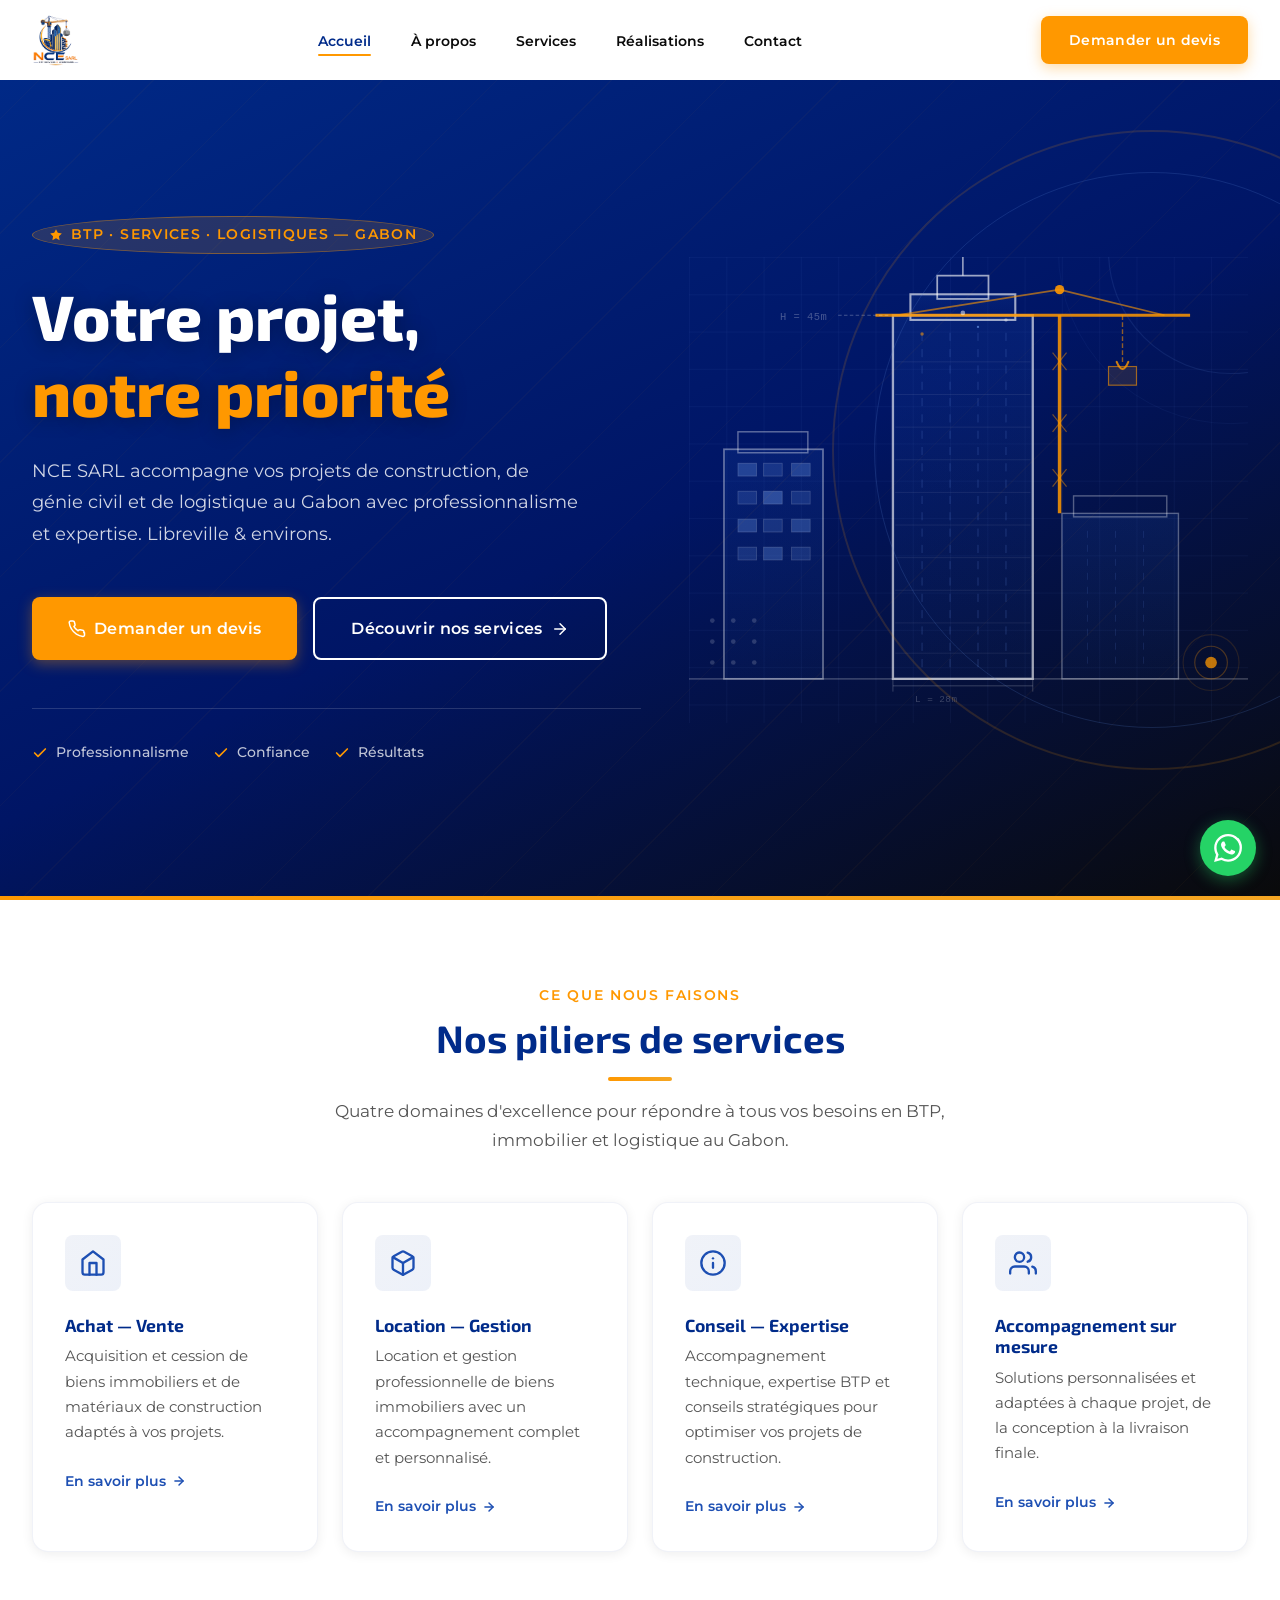
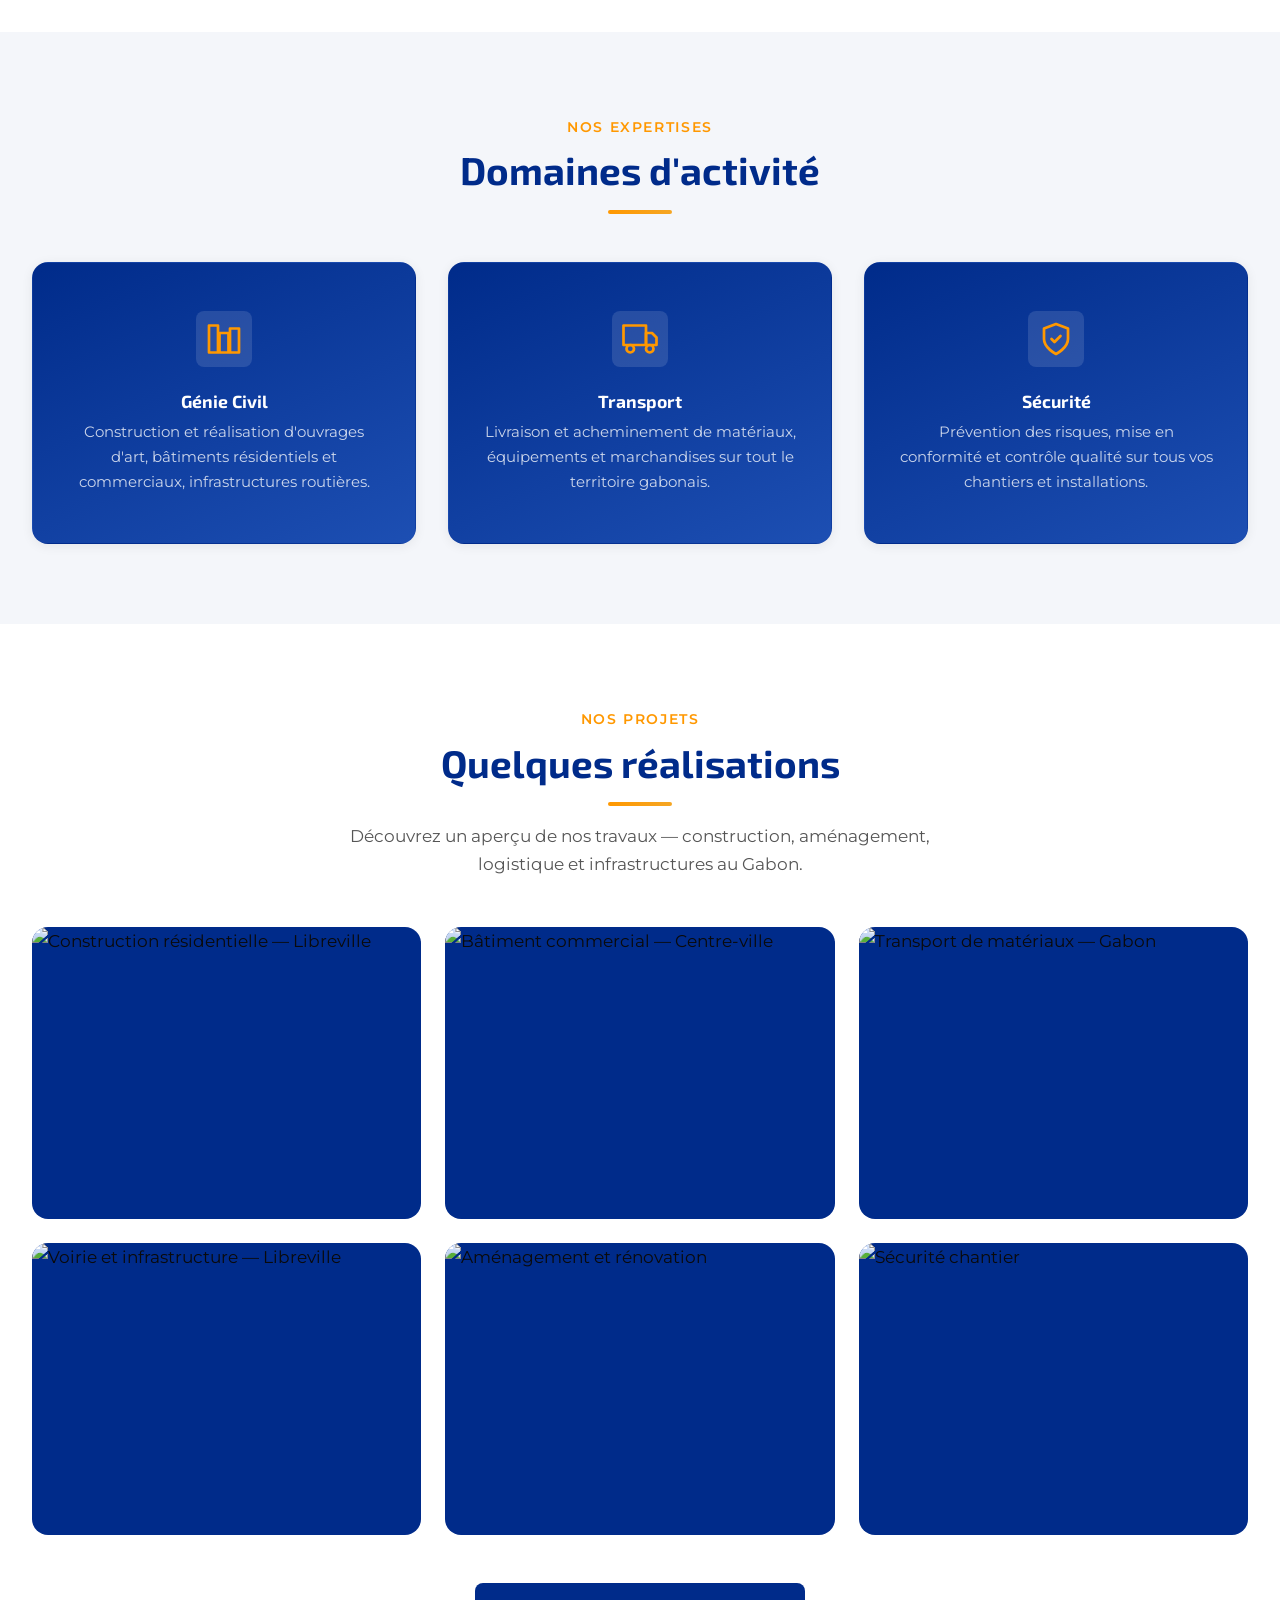
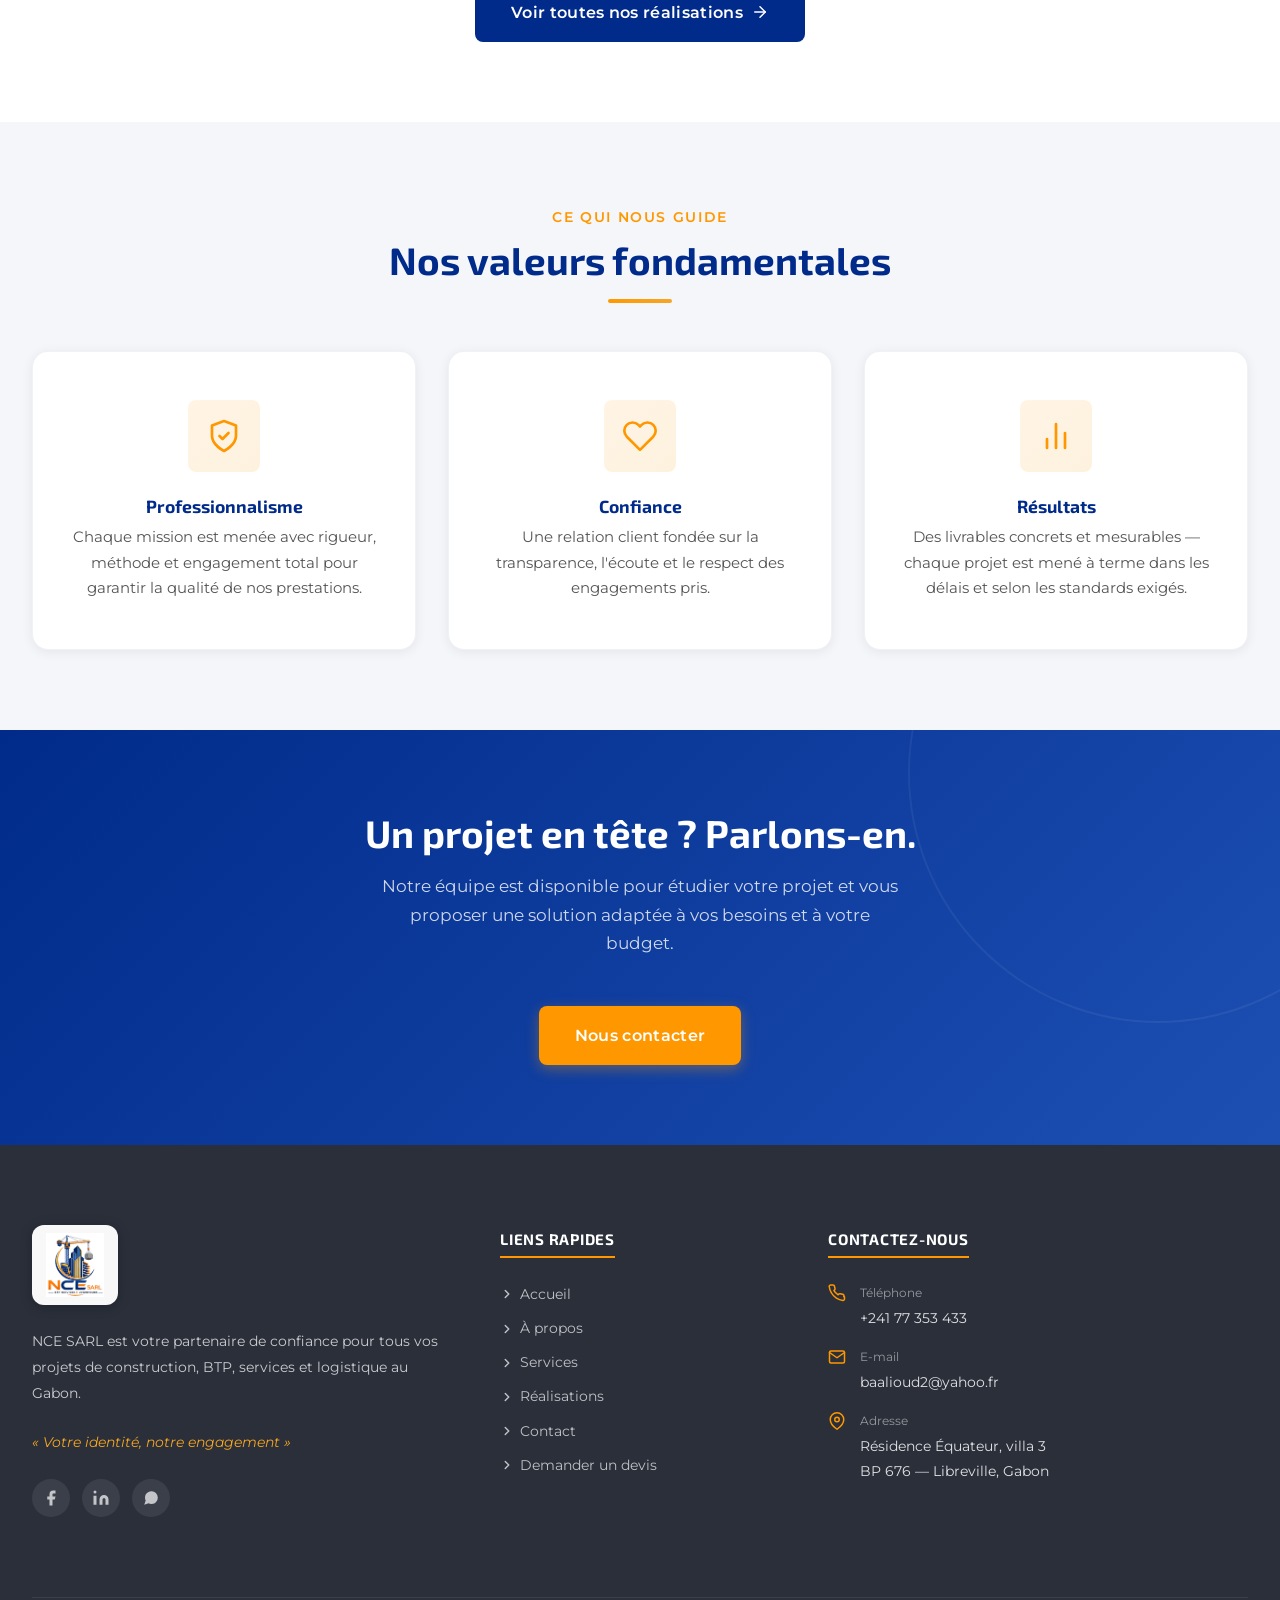
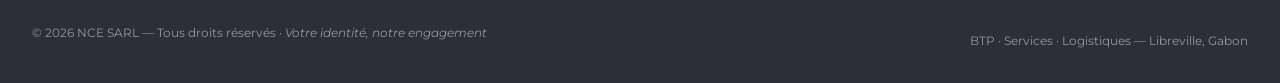
==== index.html @ fb0cfb3a "Initial commit" ====
<!DOCTYPE html>
<html lang="fr">
<head>
  <meta charset="UTF-8">
  <meta name="viewport" content="width=device-width, initial-scale=1.0">

  <title>NCE SARL — BTP Services &amp; Logistiques | Libreville, Gabon</title>
  <meta name="description" content="NCE SARL, votre partenaire BTP, services et logistique au Gabon. Construction, génie civil, transport et conseil à Libreville. Votre projet, notre priorité.">
  <meta name="keywords" content="BTP Gabon, construction Libreville, génie civil Gabon, logistique transport Gabon, location gestion immobilière Libreville, NCE SARL">
  <meta name="robots" content="index, follow">
  <link rel="canonical" href="https://www.nce-sarl.com/index.html">

  <!-- Open Graph -->
  <meta property="og:type"        content="website">
  <meta property="og:url"         content="https://www.nce-sarl.com/">
  <meta property="og:title"       content="NCE SARL — BTP Services &amp; Logistiques | Gabon">
  <meta property="og:description" content="Votre partenaire de confiance pour la construction, le génie civil, le transport et la logistique au Gabon.">
  <meta property="og:image"       content="https://www.nce-sarl.com/img/logo/logo-nce.png">
  <meta property="og:locale"      content="fr_GA">
  <meta property="og:site_name"   content="NCE SARL">

  <!-- Twitter Card -->
  <meta name="twitter:card"        content="summary_large_image">
  <meta name="twitter:title"       content="NCE SARL — BTP Services &amp; Logistiques">
  <meta name="twitter:description" content="Construction, génie civil, transport et logistique au Gabon. Libreville, Résidence Équateur.">
  <meta name="twitter:image"       content="https://www.nce-sarl.com/img/logo/logo-nce.png">

  <!-- Google Fonts -->
  <link rel="preconnect" href="https://fonts.googleapis.com">
  <link rel="preconnect" href="https://fonts.gstatic.com" crossorigin>
  <link href="https://fonts.googleapis.com/css2?family=Exo+2:wght@400;600;700;800&family=Montserrat:wght@400;500;600;700&display=swap" rel="stylesheet">

  <!-- CSS -->
  <link rel="stylesheet" href="css/style.css">

  <!-- JSON-LD LocalBusiness -->
  <script type="application/ld+json">
  {
    "@context": "https://schema.org",
    "@type": "LocalBusiness",
    "name": "NCE SARL",
    "description": "BTP Services & Logistiques — Construction, génie civil, transport et logistique au Gabon",
    "url": "https://www.nce-sarl.com",
    "telephone": "+24177353433",
    "email": "baalioud2@yahoo.fr",
    "address": {
      "@type": "PostalAddress",
      "streetAddress": "Résidence Équateur, villa 3",
      "addressLocality": "Libreville",
      "postalCode": "676",
      "addressCountry": "GA"
    },
    "geo": {
      "@type": "GeoCoordinates",
      "latitude": "0.4162",
      "longitude": "9.4673"
    },
    "openingHours": "Mo-Fr 08:00-17:00",
    "sameAs": [],
    "logo": "https://www.nce-sarl.com/img/logo/logo-nce.png",
    "image": "https://www.nce-sarl.com/img/logo/logo-nce.png",
    "priceRange": "$$",
    "servesCuisine": null
  }
  </script>
</head>

<body>
  <!-- Lien d'évitement (accessibilité) -->
  <a href="#main-content" class="skip-link">Aller au contenu principal</a>

  <!-- Header (injecté par components.js) -->
  <header id="site-header" role="banner"></header>

  <main id="main-content">

    <!-- ═══════════════════════════════════════════════════════
         HERO — Plein écran
         ═══════════════════════════════════════════════════════ -->
    <section class="hero" aria-labelledby="hero-title">
      <div class="hero__deco" aria-hidden="true"></div>

      <div class="container hero__split">
        <div class="hero__content">

          <div class="hero__label" aria-hidden="true">
            <svg xmlns="http://www.w3.org/2000/svg" width="14" height="14"
                 viewBox="0 0 24 24" fill="currentColor" aria-hidden="true">
              <path d="M12 2l3.09 6.26L22 9.27l-5 4.87 1.18 6.88L12 17.77l-6.18 3.25L7 14.14 2 9.27l6.91-1.01L12 2z"/>
            </svg>
            BTP · Services · Logistiques — Gabon
          </div>

          <h1 id="hero-title" class="hero__title">
            Votre projet,<br><span>notre priorité</span>
          </h1>

          <p class="hero__subtitle">
            NCE SARL accompagne vos projets de construction, de génie civil
            et de logistique au Gabon avec professionnalisme et expertise.
            Libreville &amp; environs.
          </p>

          <div class="hero__actions">
            <a href="contact.html" class="btn btn-primary btn-lg">
              <svg xmlns="http://www.w3.org/2000/svg" width="18" height="18"
                   viewBox="0 0 24 24" fill="none"
                   stroke="currentColor" stroke-width="2"
                   stroke-linecap="round" stroke-linejoin="round"
                   aria-hidden="true">
                <path d="M22 16.92v3a2 2 0 0 1-2.18 2 19.79 19.79 0 0 1-8.63-3.07A19.5 19.5 0 0 1 4.69 12 19.79 19.79 0 0 1 1.61 3.38 2 2 0 0 1 3.6 1.18h3a2 2 0 0 1 2 1.72c.127.96.361 1.903.7 2.81a2 2 0 0 1-.45 2.11L7.91 8.81a16 16 0 0 0 5.56 5.56l.83-.83a2 2 0 0 1 2.11-.45c.907.339 1.85.573 2.81.7A2 2 0 0 1 21 16.92z"/>
              </svg>
              Demander un devis
            </a>
            <a href="services.html" class="btn btn-outline btn-lg">
              Découvrir nos services
              <svg xmlns="http://www.w3.org/2000/svg" width="18" height="18"
                   viewBox="0 0 24 24" fill="none"
                   stroke="currentColor" stroke-width="2"
                   stroke-linecap="round" stroke-linejoin="round"
                   aria-hidden="true">
                <line x1="5" y1="12" x2="19" y2="12"/>
                <polyline points="12 5 19 12 12 19"/>
              </svg>
            </a>
          </div>

          <!-- Badges de confiance -->
          <div class="hero__trust">
            <div class="hero__trust-item">
              <svg xmlns="http://www.w3.org/2000/svg" width="16" height="16"
                   viewBox="0 0 24 24" fill="none" stroke="currentColor"
                   stroke-width="2.5" stroke-linecap="round" stroke-linejoin="round"
                   aria-hidden="true">
                <polyline points="20 6 9 17 4 12"/>
              </svg>
              Professionnalisme
            </div>
            <div class="hero__trust-item">
              <svg xmlns="http://www.w3.org/2000/svg" width="16" height="16"
                   viewBox="0 0 24 24" fill="none" stroke="currentColor"
                   stroke-width="2.5" stroke-linecap="round" stroke-linejoin="round"
                   aria-hidden="true">
                <polyline points="20 6 9 17 4 12"/>
              </svg>
              Confiance
            </div>
            <div class="hero__trust-item">
              <svg xmlns="http://www.w3.org/2000/svg" width="16" height="16"
                   viewBox="0 0 24 24" fill="none" stroke="currentColor"
                   stroke-width="2.5" stroke-linecap="round" stroke-linejoin="round"
                   aria-hidden="true">
                <polyline points="20 6 9 17 4 12"/>
              </svg>
              Résultats
            </div>
          </div>
        </div>

        <!-- Illustration SVG construction — visible desktop uniquement -->
        <div class="hero__visual" aria-hidden="true">
          <svg class="hero__svg-scene" viewBox="0 0 480 400"
               xmlns="http://www.w3.org/2000/svg">
            <defs>
              <pattern id="h-grid" width="32" height="32" patternUnits="userSpaceOnUse">
                <path d="M32 0H0V32" fill="none" stroke="rgba(93,134,214,0.2)" stroke-width="0.5"/>
              </pattern>
              <linearGradient id="bld-fill" x1="0" y1="0" x2="0" y2="1">
                <stop offset="0%" stop-color="rgba(29,79,179,0.18)"/>
                <stop offset="100%" stop-color="rgba(29,79,179,0.06)"/>
              </linearGradient>
            </defs>

            <!-- Grille blueprint -->
            <rect class="grid-shimmer" width="480" height="400" fill="url(#h-grid)"/>

            <!-- Sol -->
            <line x1="0" y1="362" x2="480" y2="362" stroke="rgba(255,255,255,0.2)" stroke-width="1.5"/>

            <!-- Bâtiment gauche (moyen) -->
            <g class="bld-left">
            <rect x="30" y="165" width="85" height="197" fill="url(#bld-fill)" stroke="rgba(255,255,255,0.38)" stroke-width="1.5"/>
            <rect x="42" y="150" width="60" height="18" fill="none" stroke="rgba(255,255,255,0.38)" stroke-width="1.2"/>
            <rect class="win-a" x="42" y="177" width="16" height="11" fill="rgba(93,134,214,0.35)" stroke="rgba(255,255,255,0.18)" stroke-width="0.7"/>
            <rect x="64" y="177" width="16" height="11" fill="rgba(93,134,214,0.22)" stroke="rgba(255,255,255,0.18)" stroke-width="0.7"/>
            <rect class="win-b" x="88" y="177" width="16" height="11" fill="rgba(93,134,214,0.35)" stroke="rgba(255,255,255,0.18)" stroke-width="0.7"/>
            <rect x="42" y="201" width="16" height="11" fill="rgba(93,134,214,0.22)" stroke="rgba(255,255,255,0.18)" stroke-width="0.7"/>
            <rect class="win-c" x="64" y="201" width="16" height="11" fill="rgba(93,134,214,0.45)" stroke="rgba(255,255,255,0.18)" stroke-width="0.7"/>
            <rect x="88" y="201" width="16" height="11" fill="rgba(93,134,214,0.22)" stroke="rgba(255,255,255,0.18)" stroke-width="0.7"/>
            <rect x="42" y="225" width="16" height="11" fill="rgba(93,134,214,0.35)" stroke="rgba(255,255,255,0.18)" stroke-width="0.7"/>
            <rect class="win-d" x="64" y="225" width="16" height="11" fill="rgba(93,134,214,0.22)" stroke="rgba(255,255,255,0.18)" stroke-width="0.7"/>
            <rect x="88" y="225" width="16" height="11" fill="rgba(93,134,214,0.35)" stroke="rgba(255,255,255,0.18)" stroke-width="0.7"/>
            <rect x="42" y="249" width="16" height="11" fill="rgba(93,134,214,0.22)" stroke="rgba(255,255,255,0.18)" stroke-width="0.7"/>
            <rect x="64" y="249" width="16" height="11" fill="rgba(93,134,214,0.35)" stroke="rgba(255,255,255,0.18)" stroke-width="0.7"/>
            <rect x="88" y="249" width="16" height="11" fill="rgba(93,134,214,0.22)" stroke="rgba(255,255,255,0.18)" stroke-width="0.7"/>
            </g>

            <!-- Tour centrale (principale) -->
            <g class="bld-center">
            <rect x="175" y="50" width="120" height="312" fill="url(#bld-fill)" stroke="rgba(255,255,255,0.62)" stroke-width="2"/>
            <rect x="190" y="32" width="90" height="22" fill="url(#bld-fill)" stroke="rgba(255,255,255,0.62)" stroke-width="1.8"/>
            <rect x="213" y="16" width="44" height="20" fill="none" stroke="rgba(255,255,255,0.62)" stroke-width="1.5"/>
            <line x1="235" y1="0" x2="235" y2="16" stroke="rgba(255,255,255,0.55)" stroke-width="1.5"/>
            <!-- Fenêtres verticales (lignes pointillées) -->
            <line x1="200" y1="65" x2="200" y2="355" stroke="rgba(93,134,214,0.3)" stroke-width="0.8" stroke-dasharray="7 7"/>
            <line x1="224" y1="65" x2="224" y2="355" stroke="rgba(93,134,214,0.3)" stroke-width="0.8" stroke-dasharray="7 7"/>
            <line x1="248" y1="65" x2="248" y2="355" stroke="rgba(93,134,214,0.3)" stroke-width="0.8" stroke-dasharray="7 7"/>
            <line x1="272" y1="65" x2="272" y2="355" stroke="rgba(93,134,214,0.3)" stroke-width="0.8" stroke-dasharray="7 7"/>
            <!-- Horizontaux -->
            <line x1="177" y1="90"  x2="293" y2="90"  stroke="rgba(255,255,255,0.09)" stroke-width="0.7"/>
            <line x1="177" y1="118" x2="293" y2="118" stroke="rgba(255,255,255,0.09)" stroke-width="0.7"/>
            <line x1="177" y1="146" x2="293" y2="146" stroke="rgba(255,255,255,0.09)" stroke-width="0.7"/>
            <line x1="177" y1="174" x2="293" y2="174" stroke="rgba(255,255,255,0.09)" stroke-width="0.7"/>
            <line x1="177" y1="202" x2="293" y2="202" stroke="rgba(255,255,255,0.09)" stroke-width="0.7"/>
            <line x1="177" y1="230" x2="293" y2="230" stroke="rgba(255,255,255,0.09)" stroke-width="0.7"/>
            <line x1="177" y1="258" x2="293" y2="258" stroke="rgba(255,255,255,0.09)" stroke-width="0.7"/>
            <line x1="177" y1="286" x2="293" y2="286" stroke="rgba(255,255,255,0.09)" stroke-width="0.7"/>
            <line x1="177" y1="314" x2="293" y2="314" stroke="rgba(255,255,255,0.09)" stroke-width="0.7"/>
            <line x1="177" y1="340" x2="293" y2="340" stroke="rgba(255,255,255,0.09)" stroke-width="0.7"/>
            </g>

            <!-- Bâtiment droit (bas) -->
            <g class="bld-right">
            <rect x="320" y="220" width="100" height="142" fill="url(#bld-fill)" stroke="rgba(255,255,255,0.32)" stroke-width="1.2"/>
            <rect x="330" y="205" width="80" height="18" fill="none" stroke="rgba(255,255,255,0.32)" stroke-width="1.2"/>
            <line x1="342" y1="235" x2="342" y2="355" stroke="rgba(93,134,214,0.2)" stroke-width="0.7" stroke-dasharray="6 6"/>
            <line x1="366" y1="235" x2="366" y2="355" stroke="rgba(93,134,214,0.2)" stroke-width="0.7" stroke-dasharray="6 6"/>
            <line x1="390" y1="235" x2="390" y2="355" stroke="rgba(93,134,214,0.2)" stroke-width="0.7" stroke-dasharray="6 6"/>
            </g>

            <!-- === GRUE TOUR === -->
            <!-- Mât vertical -->
            <line x1="318" y1="50" x2="318" y2="220" stroke="rgba(255,152,0,0.85)" stroke-width="3"/>
            <!-- Contreventements du mât -->
            <line x1="312" y1="82"  x2="324" y2="97"  stroke="rgba(255,152,0,0.45)" stroke-width="1"/>
            <line x1="324" y1="82"  x2="312" y2="97"  stroke="rgba(255,152,0,0.45)" stroke-width="1"/>
            <line x1="312" y1="135" x2="324" y2="150" stroke="rgba(255,152,0,0.45)" stroke-width="1"/>
            <line x1="324" y1="135" x2="312" y2="150" stroke="rgba(255,152,0,0.45)" stroke-width="1"/>
            <line x1="312" y1="182" x2="324" y2="197" stroke="rgba(255,152,0,0.45)" stroke-width="1"/>
            <line x1="324" y1="182" x2="312" y2="197" stroke="rgba(255,152,0,0.45)" stroke-width="1"/>
            <!-- Flèche (bras horizontal) -->
            <line x1="160" y1="50" x2="430" y2="50" stroke="rgba(255,152,0,0.85)" stroke-width="2.5"/>
            <!-- Haubans -->
            <line x1="318" y1="28" x2="178" y2="50" stroke="rgba(255,152,0,0.6)" stroke-width="1.5"/>
            <line x1="318" y1="28" x2="408" y2="50" stroke="rgba(255,152,0,0.6)" stroke-width="1.5"/>
            <!-- Sommet — feu clignotant -->
            <circle class="crane-apex" cx="318" cy="28" r="4" fill="rgba(255,152,0,0.9)"/>
            <!-- Câble + crochet + charge (pendule animé) -->
            <g class="crane-load">
              <line class="crane-cable" x1="372" y1="50" x2="372" y2="92" stroke="rgba(255,152,0,0.55)" stroke-width="1.2" stroke-dasharray="4 2"/>
              <path d="M367 90 Q372 102 377 90" fill="none" stroke="rgba(255,152,0,0.8)" stroke-width="1.8" stroke-linecap="round"/>
              <rect x="360" y="94" width="24" height="16" fill="rgba(255,152,0,0.12)" stroke="rgba(255,152,0,0.6)" stroke-width="1"/>
            </g>

            <!-- Arcs décoratifs (compas architectural) -->
            <g class="compass-spin">
              <circle cx="465" cy="-5" r="105" fill="none" stroke="rgba(93,134,214,0.14)" stroke-width="1"/>
              <circle cx="465" cy="-5" r="148" fill="none" stroke="rgba(93,134,214,0.08)" stroke-width="0.8"/>
            </g>

            <!-- Annotations de mesure -->
            <line x1="128" y1="50"  x2="172" y2="50" stroke="rgba(255,255,255,0.28)" stroke-width="0.8" stroke-dasharray="3 2"/>
            <text x="78" y="54" font-family="monospace" font-size="9" fill="rgba(255,255,255,0.28)" letter-spacing="0.4">H = 45m</text>
            <line x1="175" y1="368" x2="295" y2="368" stroke="rgba(255,255,255,0.22)" stroke-width="0.8"/>
            <line x1="175" y1="363" x2="175" y2="373" stroke="rgba(255,255,255,0.22)" stroke-width="0.8"/>
            <line x1="295" y1="363" x2="295" y2="373" stroke="rgba(255,255,255,0.22)" stroke-width="0.8"/>
            <text x="194" y="382" font-family="monospace" font-size="8" fill="rgba(255,255,255,0.22)" letter-spacing="0.4">L = 28m</text>

            <!-- Accent orange (cible pulsante) -->
            <g class="target-pulse">
              <circle cx="448" cy="348" r="5"  fill="rgba(255,152,0,0.75)"/>
              <circle cx="448" cy="348" r="14" fill="none" stroke="rgba(255,152,0,0.28)" stroke-width="1"/>
              <circle cx="448" cy="348" r="24" fill="none" stroke="rgba(255,152,0,0.13)" stroke-width="1"/>
            </g>

            <!-- Particules flottantes (poussière chantier) -->
            <circle class="svgp svgp-1" cx="235" cy="48" r="2"   fill="rgba(255,255,255,0.5)"/>
            <circle class="svgp svgp-2" cx="200" cy="66" r="1.5" fill="rgba(255,152,0,0.55)"/>
            <circle class="svgp svgp-3" cx="272" cy="54" r="1.5" fill="rgba(255,255,255,0.35)"/>
            <circle class="svgp svgp-4" cx="248" cy="60" r="1"   fill="rgba(93,134,214,0.8)"/>

            <!-- Grille de points (bas gauche) -->
            <circle cx="20" cy="312" r="2" fill="rgba(255,255,255,0.16)"/>
            <circle cx="38" cy="312" r="2" fill="rgba(255,255,255,0.16)"/>
            <circle cx="56" cy="312" r="2" fill="rgba(255,255,255,0.16)"/>
            <circle cx="20" cy="330" r="2" fill="rgba(255,255,255,0.16)"/>
            <circle cx="38" cy="330" r="2" fill="rgba(255,255,255,0.16)"/>
            <circle cx="56" cy="330" r="2" fill="rgba(255,255,255,0.16)"/>
            <circle cx="20" cy="348" r="2" fill="rgba(255,255,255,0.16)"/>
            <circle cx="38" cy="348" r="2" fill="rgba(255,255,255,0.16)"/>
            <circle cx="56" cy="348" r="2" fill="rgba(255,255,255,0.16)"/>
          </svg>
        </div>

      </div>
    </section>

    <!-- ═══════════════════════════════════════════════════════
         4 PILIERS DE SERVICES
         ═══════════════════════════════════════════════════════ -->
    <section class="section piliers" id="services" aria-labelledby="piliers-title">
      <div class="container">

        <div class="section-heading fade-up">
          <span class="section-heading__label">Ce que nous faisons</span>
          <h2 id="piliers-title" class="section-heading__title">Nos piliers de services</h2>
          <div class="section-heading__line" aria-hidden="true"></div>
          <p class="section-heading__desc">
            Quatre domaines d'excellence pour répondre à tous vos besoins
            en BTP, immobilier et logistique au Gabon.
          </p>
        </div>

        <div class="grid-4">

          <!-- Achat / Vente -->
          <a href="services.html#achat-vente" class="card card--link fade-up fade-up--delay-1" aria-label="Achat et Vente">
            <div class="card__icon" aria-hidden="true">
              <svg xmlns="http://www.w3.org/2000/svg" width="28" height="28"
                   viewBox="0 0 24 24" fill="none"
                   stroke="currentColor" stroke-width="2"
                   stroke-linecap="round" stroke-linejoin="round">
                <path d="M3 9l9-7 9 7v11a2 2 0 0 1-2 2H5a2 2 0 0 1-2-2z"/>
                <polyline points="9 22 9 12 15 12 15 22"/>
              </svg>
            </div>
            <h3 class="card__title">Achat — Vente</h3>
            <p class="card__text">Acquisition et cession de biens immobiliers et de matériaux de construction adaptés à vos projets.</p>
            <span class="card__cta">
              En savoir plus
              <svg xmlns="http://www.w3.org/2000/svg" width="14" height="14"
                   viewBox="0 0 24 24" fill="none" stroke="currentColor"
                   stroke-width="2.5" stroke-linecap="round" stroke-linejoin="round"
                   aria-hidden="true">
                <line x1="5" y1="12" x2="19" y2="12"/>
                <polyline points="12 5 19 12 12 19"/>
              </svg>
            </span>
          </a>

          <!-- Location / Gestion -->
          <a href="services.html#location-gestion" class="card card--link fade-up fade-up--delay-2" aria-label="Location et Gestion">
            <div class="card__icon" aria-hidden="true">
              <svg xmlns="http://www.w3.org/2000/svg" width="28" height="28"
                   viewBox="0 0 24 24" fill="none"
                   stroke="currentColor" stroke-width="2"
                   stroke-linecap="round" stroke-linejoin="round">
                <path d="M21 16V8a2 2 0 0 0-1-1.73l-7-4a2 2 0 0 0-2 0l-7 4A2 2 0 0 0 3 8v8a2 2 0 0 0 1 1.73l7 4a2 2 0 0 0 2 0l7-4A2 2 0 0 0 21 16z"/>
                <polyline points="3.27 6.96 12 12.01 20.73 6.96"/>
                <line x1="12" y1="22.08" x2="12" y2="12"/>
              </svg>
            </div>
            <h3 class="card__title">Location — Gestion</h3>
            <p class="card__text">Location et gestion professionnelle de biens immobiliers avec un accompagnement complet et personnalisé.</p>
            <span class="card__cta">
              En savoir plus
              <svg xmlns="http://www.w3.org/2000/svg" width="14" height="14"
                   viewBox="0 0 24 24" fill="none" stroke="currentColor"
                   stroke-width="2.5" stroke-linecap="round" stroke-linejoin="round"
                   aria-hidden="true">
                <line x1="5" y1="12" x2="19" y2="12"/>
                <polyline points="12 5 19 12 12 19"/>
              </svg>
            </span>
          </a>

          <!-- Conseil / Expertise -->
          <a href="services.html#conseil" class="card card--link fade-up fade-up--delay-3" aria-label="Conseil et Expertise">
            <div class="card__icon" aria-hidden="true">
              <svg xmlns="http://www.w3.org/2000/svg" width="28" height="28"
                   viewBox="0 0 24 24" fill="none"
                   stroke="currentColor" stroke-width="2"
                   stroke-linecap="round" stroke-linejoin="round">
                <circle cx="12" cy="12" r="10"/>
                <line x1="12" y1="16" x2="12" y2="12"/>
                <line x1="12" y1="8" x2="12.01" y2="8"/>
              </svg>
            </div>
            <h3 class="card__title">Conseil — Expertise</h3>
            <p class="card__text">Accompagnement technique, expertise BTP et conseils stratégiques pour optimiser vos projets de construction.</p>
            <span class="card__cta">
              En savoir plus
              <svg xmlns="http://www.w3.org/2000/svg" width="14" height="14"
                   viewBox="0 0 24 24" fill="none" stroke="currentColor"
                   stroke-width="2.5" stroke-linecap="round" stroke-linejoin="round"
                   aria-hidden="true">
                <line x1="5" y1="12" x2="19" y2="12"/>
                <polyline points="12 5 19 12 12 19"/>
              </svg>
            </span>
          </a>

          <!-- Accompagnement sur mesure -->
          <a href="services.html#accompagnement" class="card card--link fade-up fade-up--delay-4" aria-label="Accompagnement sur mesure">
            <div class="card__icon" aria-hidden="true">
              <svg xmlns="http://www.w3.org/2000/svg" width="28" height="28"
                   viewBox="0 0 24 24" fill="none"
                   stroke="currentColor" stroke-width="2"
                   stroke-linecap="round" stroke-linejoin="round">
                <path d="M17 21v-2a4 4 0 0 0-4-4H5a4 4 0 0 0-4 4v2"/>
                <circle cx="9" cy="7" r="4"/>
                <path d="M23 21v-2a4 4 0 0 0-3-3.87"/>
                <path d="M16 3.13a4 4 0 0 1 0 7.75"/>
              </svg>
            </div>
            <h3 class="card__title">Accompagnement sur mesure</h3>
            <p class="card__text">Solutions personnalisées et adaptées à chaque projet, de la conception à la livraison finale.</p>
            <span class="card__cta">
              En savoir plus
              <svg xmlns="http://www.w3.org/2000/svg" width="14" height="14"
                   viewBox="0 0 24 24" fill="none" stroke="currentColor"
                   stroke-width="2.5" stroke-linecap="round" stroke-linejoin="round"
                   aria-hidden="true">
                <line x1="5" y1="12" x2="19" y2="12"/>
                <polyline points="12 5 19 12 12 19"/>
              </svg>
            </span>
          </a>

        </div>
      </div>
    </section>

    <!-- ═══════════════════════════════════════════════════════
         3 DOMAINES D'ACTIVITÉ
         ═══════════════════════════════════════════════════════ -->
    <section class="section bg-gris-clair" id="domaines" aria-labelledby="domaines-title">
      <div class="container">

        <div class="section-heading fade-up">
          <span class="section-heading__label">Nos expertises</span>
          <h2 id="domaines-title" class="section-heading__title">Domaines d'activité</h2>
          <div class="section-heading__line" aria-hidden="true"></div>
        </div>

        <div class="grid-3">

          <!-- Génie Civil -->
          <div class="card card--domaine fade-up fade-up--delay-1">
            <div class="card__icon" aria-hidden="true">
              <svg xmlns="http://www.w3.org/2000/svg" width="36" height="36"
                   viewBox="0 0 24 24" fill="none"
                   stroke="currentColor" stroke-width="1.8"
                   stroke-linecap="round" stroke-linejoin="round">
                <rect x="2" y="3" width="6" height="18"/>
                <rect x="9" y="8" width="6" height="13"/>
                <rect x="16" y="5" width="6" height="16"/>
              </svg>
            </div>
            <h3 class="card__title">Génie Civil</h3>
            <p class="card__text">Construction et réalisation d'ouvrages d'art, bâtiments résidentiels et commerciaux, infrastructures routières.</p>
          </div>

          <!-- Transport -->
          <div class="card card--domaine fade-up fade-up--delay-2">
            <div class="card__icon" aria-hidden="true">
              <svg xmlns="http://www.w3.org/2000/svg" width="36" height="36"
                   viewBox="0 0 24 24" fill="none"
                   stroke="currentColor" stroke-width="1.8"
                   stroke-linecap="round" stroke-linejoin="round">
                <rect x="1" y="3" width="15" height="13"/>
                <polygon points="16 8 20 8 23 11 23 16 16 16 16 8"/>
                <circle cx="5.5" cy="18.5" r="2.5"/>
                <circle cx="18.5" cy="18.5" r="2.5"/>
              </svg>
            </div>
            <h3 class="card__title">Transport</h3>
            <p class="card__text">Livraison et acheminement de matériaux, équipements et marchandises sur tout le territoire gabonais.</p>
          </div>

          <!-- Sécurité -->
          <div class="card card--domaine fade-up fade-up--delay-3">
            <div class="card__icon" aria-hidden="true">
              <svg xmlns="http://www.w3.org/2000/svg" width="36" height="36"
                   viewBox="0 0 24 24" fill="none"
                   stroke="currentColor" stroke-width="1.8"
                   stroke-linecap="round" stroke-linejoin="round">
                <path d="M12 22s8-4 8-10V5l-8-3-8 3v7c0 6 8 10 8 10z"/>
                <polyline points="9 12 11 14 15 10"/>
              </svg>
            </div>
            <h3 class="card__title">Sécurité</h3>
            <p class="card__text">Prévention des risques, mise en conformité et contrôle qualité sur tous vos chantiers et installations.</p>
          </div>

        </div>
      </div>
    </section>

    <!-- ═══════════════════════════════════════════════════════
    <!-- ═══════════════════════════════════════════════════════
         APERÇU RÉALISATIONS
         ═══════════════════════════════════════════════════════ -->
    <section class="section" id="realisations" aria-labelledby="real-title">
      <div class="container">

        <div class="section-heading fade-up">
          <span class="section-heading__label">Nos projets</span>
          <h2 id="real-title" class="section-heading__title">Quelques réalisations</h2>
          <div class="section-heading__line" aria-hidden="true"></div>
          <p class="section-heading__desc">
            Découvrez un aperçu de nos travaux — construction, aménagement,
            logistique et infrastructures au Gabon.
          </p>
        </div>

        <div class="real-grid">

          <div class="real-card fade-up fade-up--delay-1"
               aria-label="Chantier résidentiel — Libreville">
            <img src="https://loremflickr.com/600/450/construction,tropical?lock=11"
                 alt="Construction résidentielle — Libreville"
                 class="real-card__img" loading="lazy">
            <div class="real-card__overlay">
              <span class="real-card__tag">Génie Civil</span>
              <p class="real-card__title">Construction résidentielle — Libreville</p>
            </div>
          </div>

          <div class="real-card fade-up fade-up--delay-2"
               aria-label="Ouvrage commercial — Libreville">
            <img src="https://loremflickr.com/600/450/africa,building,city?lock=22"
                 alt="Bâtiment commercial — Centre-ville"
                 class="real-card__img" loading="lazy">
            <div class="real-card__overlay">
              <span class="real-card__tag">Bâtiment</span>
              <p class="real-card__title">Bâtiment commercial — Centre-ville</p>
            </div>
          </div>

          <div class="real-card fade-up fade-up--delay-3"
               aria-label="Logistique — Transport matériaux">
            <img src="https://loremflickr.com/600/450/africa,truck,transport?lock=33"
                 alt="Transport de matériaux — Gabon"
                 class="real-card__img" loading="lazy">
            <div class="real-card__overlay">
              <span class="real-card__tag">Logistique</span>
              <p class="real-card__title">Transport de matériaux — Gabon</p>
            </div>
          </div>

          <div class="real-card fade-up fade-up--delay-1"
               aria-label="Infrastructure routière">
            <img src="https://loremflickr.com/600/450/africa,road,tropical?lock=44"
                 alt="Voirie et infrastructure — Libreville"
                 class="real-card__img" loading="lazy">
            <div class="real-card__overlay">
              <span class="real-card__tag">Infrastructure</span>
              <p class="real-card__title">Voirie et infrastructure — Libreville</p>
            </div>
          </div>

          <div class="real-card fade-up fade-up--delay-2"
               aria-label="Aménagement intérieur">
            <img src="https://loremflickr.com/600/450/africa,renovation,interior?lock=55"
                 alt="Aménagement et rénovation"
                 class="real-card__img" loading="lazy">
            <div class="real-card__overlay">
              <span class="real-card__tag">Bâtiment</span>
              <p class="real-card__title">Aménagement &amp; rénovation</p>
            </div>
          </div>

          <div class="real-card fade-up fade-up--delay-3"
               aria-label="Sécurité chantier">
            <img src="https://loremflickr.com/600/450/construction,workers,africa?lock=66"
                 alt="Sécurité chantier"
                 class="real-card__img" loading="lazy">
            <div class="real-card__overlay">
              <span class="real-card__tag">Sécurité</span>
              <p class="real-card__title">Prévention &amp; conformité chantier</p>
            </div>
          </div>

        </div>

        <div style="text-align:center;margin-top:var(--sp-xl);">
          <a href="realisations.html" class="btn btn-secondary btn-lg">
            Voir toutes nos réalisations
            <svg xmlns="http://www.w3.org/2000/svg" width="18" height="18"
                 viewBox="0 0 24 24" fill="none" stroke="currentColor"
                 stroke-width="2" stroke-linecap="round" stroke-linejoin="round"
                 aria-hidden="true">
              <line x1="5" y1="12" x2="19" y2="12"/>
              <polyline points="12 5 19 12 12 19"/>
            </svg>
          </a>
        </div>

      </div>
    </section>

    <!-- ═══════════════════════════════════════════════════════
         VALEURS
         ═══════════════════════════════════════════════════════ -->
    <section class="section valeurs bg-gris-clair" id="valeurs" aria-labelledby="valeurs-title">
      <div class="container">

        <div class="section-heading fade-up">
          <span class="section-heading__label">Ce qui nous guide</span>
          <h2 id="valeurs-title" class="section-heading__title">Nos valeurs fondamentales</h2>
          <div class="section-heading__line" aria-hidden="true"></div>
        </div>

        <div class="grid-3">

          <div class="card card--valeur fade-up fade-up--delay-1">
            <div class="card__icon" aria-hidden="true">
              <svg xmlns="http://www.w3.org/2000/svg" width="36" height="36"
                   viewBox="0 0 24 24" fill="none"
                   stroke="currentColor" stroke-width="1.8"
                   stroke-linecap="round" stroke-linejoin="round">
                <path d="M12 22s8-4 8-10V5l-8-3-8 3v7c0 6 8 10 8 10z"/>
                <polyline points="9 12 11 14 15 10"/>
              </svg>
            </div>
            <h3 class="card__title">Professionnalisme</h3>
            <p class="card__text">Chaque mission est menée avec rigueur, méthode et engagement total pour garantir la qualité de nos prestations.</p>
          </div>

          <div class="card card--valeur fade-up fade-up--delay-2">
            <div class="card__icon" aria-hidden="true">
              <svg xmlns="http://www.w3.org/2000/svg" width="36" height="36"
                   viewBox="0 0 24 24" fill="none"
                   stroke="currentColor" stroke-width="1.8"
                   stroke-linecap="round" stroke-linejoin="round">
                <path d="M20.84 4.61a5.5 5.5 0 0 0-7.78 0L12 5.67l-1.06-1.06a5.5 5.5 0 0 0-7.78 7.78l1.06 1.06L12 21.23l7.78-7.78 1.06-1.06a5.5 5.5 0 0 0 0-7.78z"/>
              </svg>
            </div>
            <h3 class="card__title">Confiance</h3>
            <p class="card__text">Une relation client fondée sur la transparence, l'écoute et le respect des engagements pris.</p>
          </div>

          <div class="card card--valeur fade-up fade-up--delay-3">
            <div class="card__icon" aria-hidden="true">
              <svg xmlns="http://www.w3.org/2000/svg" width="36" height="36"
                   viewBox="0 0 24 24" fill="none"
                   stroke="currentColor" stroke-width="1.8"
                   stroke-linecap="round" stroke-linejoin="round">
                <line x1="18" y1="20" x2="18" y2="10"/>
                <line x1="12" y1="20" x2="12" y2="4"/>
                <line x1="6" y1="20" x2="6" y2="14"/>
              </svg>
            </div>
            <h3 class="card__title">Résultats</h3>
            <p class="card__text">Des livrables concrets et mesurables — chaque projet est mené à terme dans les délais et selon les standards exigés.</p>
          </div>

        </div>
      </div>
    </section>

    <!-- ═══════════════════════════════════════════════════════
         BANDEAU CTA
         ═══════════════════════════════════════════════════════ -->
    <section class="bandeau-cta" aria-labelledby="cta-title">
      <div class="container">
        <h2 id="cta-title" class="bandeau-cta__title">Un projet en tête ? Parlons-en.</h2>
        <p class="bandeau-cta__desc">
          Notre équipe est disponible pour étudier votre projet et vous proposer
          une solution adaptée à vos besoins et à votre budget.
        </p>
        <div class="bandeau-cta__actions">
          <a href="contact.html" class="btn btn-primary btn-lg">Nous contacter</a>
        </div>
      </div>
    </section>

  </main>

  <!-- Footer (injecté par components.js) -->
  <footer id="site-footer" role="contentinfo"></footer>

  <!-- Bouton WhatsApp flottant -->
  <a href="https://wa.me/24177353433"
     class="whatsapp-btn"
     target="_blank"
     rel="noopener noreferrer"
     aria-label="Nous contacter sur WhatsApp">
    <svg xmlns="http://www.w3.org/2000/svg" width="28" height="28"
         viewBox="0 0 24 24" fill="currentColor" aria-hidden="true">
      <path d="M17.472 14.382c-.297-.149-1.758-.867-2.03-.967-.273-.099-.471-.148-.67.15-.197.297-.767.966-.94 1.164-.173.199-.347.223-.644.075-.297-.15-1.255-.463-2.39-1.475-.883-.788-1.48-1.761-1.653-2.059-.173-.297-.018-.458.13-.606.134-.133.298-.347.446-.52.149-.174.198-.298.298-.497.099-.198.05-.371-.025-.52-.075-.149-.669-1.612-.916-2.207-.242-.579-.487-.5-.669-.51-.173-.008-.371-.01-.57-.01-.198 0-.52.074-.792.372-.272.297-1.04 1.016-1.04 2.479 0 1.462 1.065 2.875 1.213 3.074.149.198 2.096 3.2 5.077 4.487.709.306 1.262.489 1.694.625.712.227 1.36.195 1.871.118.571-.085 1.758-.719 2.006-1.413.248-.694.248-1.289.173-1.413-.074-.124-.272-.198-.57-.347m-5.421 7.403h-.004a9.87 9.87 0 0 1-5.031-1.378l-.361-.214-3.741.982.998-3.648-.235-.374a9.86 9.86 0 0 1-1.51-5.26c.001-5.45 4.436-9.884 9.888-9.884 2.64 0 5.122 1.03 6.988 2.898a9.825 9.825 0 0 1 2.893 6.994c-.003 5.45-4.437 9.884-9.885 9.884m8.413-18.297A11.815 11.815 0 0 0 12.05 0C5.495 0 .16 5.335.157 11.892c0 2.096.547 4.142 1.588 5.945L.057 24l6.305-1.654a11.882 11.882 0 0 0 5.683 1.448h.005c6.554 0 11.89-5.335 11.893-11.893A11.821 11.821 0 0 0 20.885 3.488"/>
    </svg>
  </a>

  <!-- Bouton retour en haut -->
  <button class="back-to-top" aria-label="Retour en haut de la page" type="button">
    <svg xmlns="http://www.w3.org/2000/svg" width="20" height="20"
         viewBox="0 0 24 24" fill="none" stroke="currentColor"
         stroke-width="2.5" stroke-linecap="round" stroke-linejoin="round"
         aria-hidden="true">
      <polyline points="18 15 12 9 6 15"/>
    </svg>
  </button>

  <!-- Scripts -->
  <script src="js/components.js"></script>
  <script src="js/main.js"></script>
</body>
</html>
---- css/style.css ----
/* ============================================================
   NCE SARL — Feuille de style principale
   Mobile-first · Breakpoints : 480 / 768 / 1024 / 1280px
   ============================================================ */

@import url('variables.css');

/* ============================================================
   RESET & BASE
   ============================================================ */
*, *::before, *::after { box-sizing: border-box; margin: 0; padding: 0; }

html {
  scroll-behavior: smooth;
  font-size: 16px;
  -webkit-text-size-adjust: 100%;
}

body {
  font-family: var(--font-body);
  font-size: var(--fs-body);
  color: var(--noir-profond);
  background: var(--blanc);
  line-height: 1.7;
  overflow-x: hidden;
}

img, svg { display: block; max-width: 100%; }
a { color: inherit; text-decoration: none; }
ul, ol { list-style: none; }
button { cursor: pointer; font-family: inherit; border: none; background: none; }
input, textarea, select { font-family: inherit; font-size: inherit; }

/* ============================================================
   TYPOGRAPHIE
   ============================================================ */
h1, h2, h3, h4 {
  font-family: var(--font-title);
  font-weight: 700;
  line-height: 1.2;
  color: var(--bleu-nuit);
}

h1 { font-size: var(--fs-hero); }
h2 { font-size: var(--fs-h2); }
h3 { font-size: var(--fs-h3); }

p { margin-bottom: var(--sp-sm); }
p:last-child { margin-bottom: 0; }

strong { font-weight: 600; }

/* ============================================================
   LAYOUT UTILITIES
   ============================================================ */
.container {
  width: 100%;
  max-width: var(--container-max);
  margin-inline: auto;
  padding-inline: var(--container-pad);
}

.section {
  padding-block: var(--sp-xxl);
}

.section--sm { padding-block: var(--sp-xl); }

.bg-gris-clair  { background: var(--gris-clair); }
.bg-bleu-nuit   { background: var(--bleu-nuit); }
.bg-gris-fonce  { background: var(--gris-fonce); }

.text-center { text-align: center; }
.text-white  { color: var(--blanc); }
.text-orange { color: var(--orange-vif); }

/* ── Section heading ── */
.section-heading {
  text-align: center;
  margin-bottom: var(--sp-xl);
}

.section-heading__label {
  display: inline-block;
  font-family: var(--font-body);
  font-size: var(--fs-label);
  font-weight: 600;
  letter-spacing: 0.12em;
  text-transform: uppercase;
  color: var(--orange-vif);
  margin-bottom: var(--sp-xs);
}

.section-heading__title {
  color: var(--bleu-nuit);
  margin-bottom: var(--sp-sm);
}

.section-heading__title--white { color: var(--blanc); }

.section-heading__line {
  width: 64px;
  height: 4px;
  background: var(--grad-orange);
  border-radius: 2px;
  margin-inline: auto;
  margin-top: var(--sp-sm);
}

.section-heading__desc {
  max-width: 640px;
  margin-inline: auto;
  margin-top: var(--sp-sm);
  color: #555;
  font-size: var(--fs-body);
}

/* ── Grid helpers ── */
.grid-2 { display: grid; gap: var(--sp-lg); }
.grid-3 { display: grid; gap: var(--sp-lg); }
.grid-4 { display: grid; gap: var(--sp-md); }

@media (min-width: 768px) {
  .grid-2 { grid-template-columns: repeat(2, 1fr); }
  .grid-3 { grid-template-columns: repeat(2, 1fr); }
  .grid-4 { grid-template-columns: repeat(2, 1fr); }
}

@media (min-width: 1024px) {
  .grid-3 { grid-template-columns: repeat(3, 1fr); }
  .grid-4 { grid-template-columns: repeat(4, 1fr); }
}

/* ============================================================
   BUTTONS
   ============================================================ */
.btn {
  display: inline-flex;
  align-items: center;
  gap: 0.5rem;
  font-family: var(--font-body);
  font-size: 0.9rem;
  font-weight: 600;
  padding: 0.75rem 1.75rem;
  border-radius: var(--radius-md);
  transition: all var(--tr-base);
  letter-spacing: 0.02em;
  white-space: nowrap;
}

.btn-primary {
  background: var(--orange-vif);
  color: var(--blanc);
  box-shadow: 0 4px 14px rgba(255, 152, 0, 0.35);
}
.btn-primary:hover {
  background: #e68900;
  transform: translateY(-2px);
  box-shadow: 0 6px 20px rgba(255, 152, 0, 0.45);
}

.btn-secondary {
  background: var(--bleu-nuit);
  color: var(--blanc);
}
.btn-secondary:hover {
  background: var(--bleu-royal);
  transform: translateY(-2px);
}

.btn-outline {
  border: 2px solid var(--blanc);
  color: var(--blanc);
}
.btn-outline:hover {
  background: var(--blanc);
  color: var(--bleu-nuit);
}

.btn-outline-orange {
  border: 2px solid var(--orange-vif);
  color: var(--orange-vif);
}
.btn-outline-orange:hover {
  background: var(--orange-vif);
  color: var(--blanc);
}

.btn-lg {
  font-size: 1rem;
  padding: 1rem 2.25rem;
}

/* ============================================================
   HEADER & NAVIGATION
   ============================================================ */
#site-header {
  position: fixed;
  inset: 0 0 auto 0;
  z-index: 1000;
  background: var(--blanc);
  transition: box-shadow var(--tr-base);
  height: var(--header-h-mobile);
}

#site-header.scrolled {
  box-shadow: 0 2px 20px rgba(0, 43, 138, 0.12);
}

.header-inner {
  display: flex;
  align-items: center;
  justify-content: space-between;
  height: var(--header-h-mobile);
  gap: var(--sp-sm);
}

.logo-link {
  flex-shrink: 0;
  display: inline-flex;
  align-items: center;
}

.logo-img {
  height: 44px;
  width: auto;
  object-fit: contain;
  display: block;
}

/* Desktop nav (hidden on mobile) */
.nav { display: none; }

.nav-list {
  display: flex;
  align-items: center;
  gap: var(--sp-sm);
}

.nav-link {
  font-family: var(--font-body);
  font-size: 0.88rem;
  font-weight: 600;
  color: var(--noir-profond);
  padding: 0.25rem 0.5rem;
  position: relative;
  transition: color var(--tr-fast);
}

.nav-link::after {
  content: '';
  position: absolute;
  bottom: -2px;
  left: 0.5rem; right: 0.5rem;
  height: 2px;
  background: var(--orange-vif);
  transform: scaleX(0);
  transition: transform var(--tr-fast);
  border-radius: 1px;
}

.nav-link:hover,
.nav-link.active { color: var(--bleu-nuit); }
.nav-link:hover::after,
.nav-link.active::after { transform: scaleX(1); }

/* Header CTA (hidden on mobile) */
.header-cta { display: none; }

/* Burger button */
.burger {
  display: flex;
  flex-direction: column;
  gap: 5px;
  padding: 8px;
  border-radius: var(--radius-sm);
}

.burger span {
  display: block;
  width: 24px;
  height: 2px;
  background: var(--bleu-nuit);
  border-radius: 1px;
  transition: all var(--tr-base);
}

.burger.open span:nth-child(1) { transform: rotate(45deg) translate(5px, 5px); }
.burger.open span:nth-child(2) { opacity: 0; transform: scaleX(0); }
.burger.open span:nth-child(3) { transform: rotate(-45deg) translate(5px, -5px); }

/* ── Mobile fullscreen menu ── */
.mobile-menu {
  position: fixed;
  inset: 0;
  z-index: 999;
  background: var(--bleu-nuit);
  display: flex;
  flex-direction: column;
  align-items: center;
  justify-content: center;
  gap: var(--sp-lg);
  opacity: 0;
  pointer-events: none;
  transition: opacity var(--tr-base);
}

.mobile-menu.open {
  opacity: 1;
  pointer-events: auto;
}

.mobile-menu__close {
  position: absolute;
  top: 1.5rem;
  right: 1.5rem;
  color: var(--blanc);
  padding: 8px;
}

.mobile-nav-list {
  display: flex;
  flex-direction: column;
  align-items: center;
  gap: var(--sp-md);
}

.mobile-nav-link {
  font-family: var(--font-title);
  font-size: 1.6rem;
  font-weight: 700;
  color: var(--blanc);
  transition: color var(--tr-fast);
}

.mobile-nav-link:hover,
.mobile-nav-link.active { color: var(--orange-vif); }

/* Desktop layout overrides */
@media (min-width: 1024px) {
  #site-header { height: var(--header-h); }
  .header-inner { height: var(--header-h); }
  .logo-img { height: 52px; }
  .nav { display: flex; }
  .header-cta { display: inline-flex; }
  .burger { display: none; }
}

/* ============================================================
   HERO SECTION
   ============================================================ */
.hero {
  position: relative;
  min-height: 100vh;
  display: flex;
  align-items: center;
  background: var(--grad-hero);
  overflow: hidden;
  padding-top: var(--header-h-mobile);
}

/* Géométrie de fond */
.hero::before {
  content: '';
  position: absolute;
  inset: 0;
  background-image:
    repeating-linear-gradient(
      -45deg,
      transparent,
      transparent 80px,
      rgba(255, 152, 0, 0.03) 80px,
      rgba(255, 152, 0, 0.03) 81px
    );
}

/* Bande orange en bas */
.hero::after {
  content: '';
  position: absolute;
  bottom: 0; left: 0; right: 0;
  height: 4px;
  background: var(--grad-orange);
}

/* Cercle décoratif */
.hero__deco {
  position: absolute;
  right: -15%;
  top: 50%;
  transform: translateY(-50%);
  width: clamp(300px, 50vw, 700px);
  height: clamp(300px, 50vw, 700px);
  border-radius: 50%;
  border: 2px solid rgba(255, 152, 0, 0.15);
  pointer-events: none;
}

.hero__deco::after {
  content: '';
  position: absolute;
  inset: 40px;
  border-radius: 50%;
  border: 1px solid rgba(93, 134, 214, 0.2);
}

/* Si un fond photo est disponible */
.hero--with-img {
  background-image: url('../img/hero/hero-bg.jpg');
  background-size: cover;
  background-position: center;
}
.hero--with-img::before {
  background: linear-gradient(155deg, rgba(0,43,138,0.88) 0%, rgba(10,10,10,0.75) 100%);
}

.hero__content {
  position: relative;
  z-index: 2;
  padding-block: var(--sp-xxl);
  max-width: 700px;
}

.hero__label {
  display: inline-flex;
  align-items: center;
  gap: 0.5rem;
  background: rgba(255, 152, 0, 0.15);
  border: 1px solid rgba(255, 152, 0, 0.4);
  color: var(--orange-vif);
  font-size: var(--fs-label);
  font-weight: 600;
  letter-spacing: 0.1em;
  text-transform: uppercase;
  padding: 0.4rem 1rem;
  border-radius: var(--radius-full);
  margin-bottom: var(--sp-md);
}

.hero__title {
  color: var(--blanc);
  font-weight: 800;
  text-shadow: 0 2px 20px rgba(0,0,0,0.3);
  margin-bottom: var(--sp-md);
}

.hero__title span { color: var(--orange-vif); }

.hero__subtitle {
  color: rgba(255,255,255,0.82);
  font-size: clamp(1rem, 2vw, 1.15rem);
  margin-bottom: var(--sp-xl);
  max-width: 550px;
}

.hero__actions {
  display: flex;
  flex-wrap: wrap;
  gap: var(--sp-sm);
}

/* Badges de confiance */
.hero__trust {
  display: flex;
  flex-wrap: wrap;
  gap: var(--sp-md);
  margin-top: var(--sp-xl);
  padding-top: var(--sp-lg);
  border-top: 1px solid rgba(255,255,255,0.15);
}

.hero__trust-item {
  display: flex;
  align-items: center;
  gap: 0.5rem;
  color: rgba(255,255,255,0.75);
  font-size: var(--fs-label);
  font-weight: 500;
}

.hero__trust-item svg { color: var(--orange-vif); flex-shrink: 0; }

/* Hero split layout — illustration à droite sur desktop */
.hero__split {
  display: flex;
  align-items: center;
  gap: var(--sp-xl);
  width: 100%;
}

.hero__visual {
  display: none;
  pointer-events: none;
  flex-shrink: 0;
}

.hero__svg-scene {
  width: 100%;
  height: auto;
  display: block;
}

@media (min-width: 1024px) {
  .hero { padding-top: var(--header-h); }
  .hero__visual {
    display: flex;
    flex: 0 0 46%;
    justify-content: flex-end;
    align-items: center;
  }
  .hero__content {
    flex: 1 1 54%;
    max-width: none;
  }
}

/* ============================================================
   CARDS
   ============================================================ */
.card {
  background: var(--blanc);
  border-radius: var(--radius-lg);
  padding: var(--sp-lg);
  box-shadow: var(--shadow-card);
  border: 1px solid rgba(0,43,138,0.06);
  transition: all var(--tr-base);
  position: relative;
  overflow: hidden;
}

.card::before {
  content: '';
  position: absolute;
  bottom: 0; left: 0;
  width: 100%; height: 3px;
  background: var(--grad-orange);
  transform: scaleX(0);
  transform-origin: left;
  transition: transform var(--tr-base);
}

.card:hover {
  transform: translateY(-6px);
  box-shadow: var(--shadow-lg);
  border-color: rgba(0,43,138,0.1);
}

.card:hover::before { transform: scaleX(1); }

.card__icon {
  width: 56px;
  height: 56px;
  background: linear-gradient(135deg, rgba(0,43,138,0.06), rgba(29,79,179,0.08));
  border-radius: var(--radius-md);
  display: flex;
  align-items: center;
  justify-content: center;
  margin-bottom: var(--sp-md);
  color: var(--bleu-royal);
  flex-shrink: 0;
}

.card__title {
  font-size: 1.1rem;
  margin-bottom: var(--sp-xs);
  color: var(--bleu-nuit);
}

.card__text {
  color: #555;
  font-size: 0.93rem;
  margin-bottom: 0;
}

/* Card cliquable */
.card--link { cursor: pointer; }
.card--link:hover .card__cta { color: var(--orange-vif); }

.card__cta {
  display: inline-flex;
  align-items: center;
  gap: 0.35rem;
  font-weight: 600;
  font-size: 0.88rem;
  color: var(--bleu-royal);
  margin-top: var(--sp-md);
  transition: color var(--tr-fast);
}

/* Card domaine (avec fond coloré) */
.card--domaine {
  background: linear-gradient(155deg, var(--bleu-nuit), var(--bleu-royal));
  color: var(--blanc);
  text-align: center;
  padding: var(--sp-xl) var(--sp-lg);
}

.card--domaine::before { background: var(--orange-vif); }

.card--domaine .card__icon {
  background: rgba(255,255,255,0.12);
  color: var(--orange-vif);
  margin-inline: auto;
}

.card--domaine .card__title { color: var(--blanc); }
.card--domaine .card__text  { color: rgba(255,255,255,0.78); }

/* Card valeur */
.card--valeur {
  text-align: center;
  padding: var(--sp-xl) var(--sp-lg);
}

.card--valeur .card__icon {
  margin-inline: auto;
  width: 72px;
  height: 72px;
  background: linear-gradient(135deg, rgba(255,152,0,0.1), rgba(245,166,35,0.15));
  color: var(--orange-vif);
}

/* ============================================================
   SECTION — PILIERS DE SERVICES
   ============================================================ */
.piliers { background: var(--blanc); }

/* ============================================================
   SECTION — CHIFFRES CLÉS
   ============================================================ */
.chiffres { background: var(--bleu-nuit); }

.chiffres-grid {
  display: grid;
  grid-template-columns: repeat(2, 1fr);
  gap: var(--sp-lg);
}

.stat-card {
  text-align: center;
  padding: var(--sp-lg);
  border-radius: var(--radius-lg);
  background: rgba(255,255,255,0.06);
  border: 1px solid rgba(255,255,255,0.1);
  transition: background var(--tr-base);
}

.stat-card:hover { background: rgba(255,255,255,0.1); }

.stat-card__number {
  font-family: var(--font-title);
  font-size: clamp(2rem, 5vw, 3.5rem);
  font-weight: 800;
  color: var(--orange-vif);
  display: block;
  line-height: 1;
}

.stat-card__label {
  color: rgba(255,255,255,0.8);
  font-size: 0.9rem;
  font-weight: 500;
  margin-top: var(--sp-xs);
  display: block;
}

@media (min-width: 768px) {
  .chiffres-grid { grid-template-columns: repeat(4, 1fr); }
}

/* ============================================================
   SECTION — RÉALISATIONS APERÇU & GALERIE
   ============================================================ */
.real-grid {
  display: grid;
  gap: var(--sp-md);
  grid-template-columns: repeat(2, 1fr);
}

@media (min-width: 768px) {
  .real-grid { grid-template-columns: repeat(3, 1fr); }
}

.real-card {
  position: relative;
  border-radius: var(--radius-lg);
  overflow: hidden;
  aspect-ratio: 4/3;
  cursor: pointer;
  background: var(--bleu-nuit);
}

.real-card__img {
  position: absolute;
  inset: 0;
  width: 100%;
  height: 100%;
  object-fit: cover;
  transition: transform var(--tr-slow);
}

/* Placeholder gradient quand pas de photo */
.real-card__placeholder {
  width: 100%;
  height: 100%;
  display: flex;
  flex-direction: column;
  align-items: center;
  justify-content: center;
  gap: var(--sp-sm);
  color: rgba(255,255,255,0.6);
  font-size: var(--fs-label);
  text-align: center;
  padding: var(--sp-sm);
}

.real-card__overlay {
  position: absolute;
  inset: 0;
  background: linear-gradient(0deg, rgba(0,43,138,0.85) 0%, transparent 60%);
  display: flex;
  flex-direction: column;
  justify-content: flex-end;
  padding: var(--sp-md);
  opacity: 0;
  transition: opacity var(--tr-base);
}

.real-card:hover .real-card__overlay { opacity: 1; }
.real-card:hover .real-card__img { transform: scale(1.05); }

.real-card__title {
  font-family: var(--font-title);
  font-weight: 700;
  color: var(--blanc);
  font-size: 0.95rem;
}

.real-card__tag {
  display: inline-block;
  background: var(--orange-vif);
  color: var(--blanc);
  font-size: 0.72rem;
  font-weight: 600;
  padding: 0.2rem 0.6rem;
  border-radius: var(--radius-sm);
  text-transform: uppercase;
  letter-spacing: 0.05em;
  margin-bottom: var(--sp-xs);
}

.real-card__zoom {
  position: absolute;
  top: var(--sp-sm);
  right: var(--sp-sm);
  width: 36px;
  height: 36px;
  background: rgba(255,152,0,0.9);
  border-radius: var(--radius-full);
  display: flex;
  align-items: center;
  justify-content: center;
  color: var(--blanc);
  opacity: 0;
  transform: scale(0.8);
  transition: all var(--tr-base);
}

.real-card:hover .real-card__zoom {
  opacity: 1;
  transform: scale(1);
}

/* ── Filtres galerie ── */
.gallery-filters {
  display: flex;
  flex-wrap: wrap;
  gap: var(--sp-xs);
  justify-content: center;
  margin-bottom: var(--sp-xl);
}

.filter-btn {
  font-family: var(--font-body);
  font-size: 0.88rem;
  font-weight: 600;
  padding: 0.5rem 1.25rem;
  border-radius: var(--radius-full);
  border: 2px solid var(--gris-beton);
  color: #555;
  background: var(--blanc);
  transition: all var(--tr-fast);
}

.filter-btn:hover,
.filter-btn.active {
  border-color: var(--bleu-nuit);
  background: var(--bleu-nuit);
  color: var(--blanc);
}

/* Masquer les items filtrés */
.real-card[data-hidden] { display: none; }

/* ============================================================
   SECTION — VALEURS
   ============================================================ */
.valeurs { background: var(--gris-clair); }

/* ============================================================
   BANDEAU CTA
   ============================================================ */
.bandeau-cta {
  background: var(--grad-cta);
  padding-block: var(--sp-xxl);
  position: relative;
  overflow: hidden;
  text-align: center;
}

.bandeau-cta::before {
  content: '';
  position: absolute;
  top: -50%;
  right: -10%;
  width: 500px;
  height: 500px;
  border-radius: 50%;
  border: 2px solid rgba(255,255,255,0.06);
  pointer-events: none;
}

.bandeau-cta__title {
  color: var(--blanc);
  margin-bottom: var(--sp-sm);
}

.bandeau-cta__desc {
  color: rgba(255,255,255,0.8);
  max-width: 520px;
  margin-inline: auto;
  margin-bottom: var(--sp-xl);
}

.bandeau-cta__actions {
  display: flex;
  flex-wrap: wrap;
  gap: var(--sp-sm);
  justify-content: center;
}

/* ============================================================
   FOOTER
   ============================================================ */
#site-footer {
  background: var(--gris-fonce);
  color: rgba(255,255,255,0.75);
  padding-top: var(--sp-xxl);
}

.footer-grid {
  display: grid;
  gap: var(--sp-xl);
  margin-bottom: var(--sp-xxl);
}

@media (min-width: 768px) {
  .footer-grid { grid-template-columns: 1.5fr 1fr 1.5fr; }
}

.footer__logo {
  display: block;
  margin-bottom: var(--sp-md);
  height: 80px;
  width: auto;
  background: rgba(255, 255, 255, 0.97);
  border-radius: 12px;
  padding: 8px 14px;
  box-shadow: 0 2px 12px rgba(0,0,0,0.25);
}

.footer__desc {
  font-size: 0.9rem;
  line-height: 1.8;
  margin-bottom: var(--sp-md);
}

.footer__tagline {
  font-style: italic;
  color: var(--orange-dore);
  font-size: 0.88rem;
}

.footer__heading {
  font-family: var(--font-title);
  font-size: 0.95rem;
  font-weight: 700;
  color: var(--blanc);
  letter-spacing: 0.05em;
  text-transform: uppercase;
  margin-bottom: var(--sp-md);
  padding-bottom: var(--sp-xs);
  border-bottom: 2px solid var(--orange-vif);
  display: inline-block;
}

.footer__links { display: flex; flex-direction: column; gap: 0.6rem; }

.footer__link {
  font-size: 0.9rem;
  color: rgba(255,255,255,0.7);
  transition: color var(--tr-fast);
  display: flex;
  align-items: center;
  gap: 0.4rem;
}

.footer__link:hover { color: var(--orange-vif); }

.footer__contact-item {
  display: flex;
  align-items: flex-start;
  gap: 0.75rem;
  margin-bottom: var(--sp-sm);
  font-size: 0.9rem;
}

.footer__contact-icon {
  flex-shrink: 0;
  width: 20px;
  color: var(--orange-vif);
  margin-top: 2px;
}

.footer__social {
  display: flex;
  gap: 0.75rem;
  margin-top: var(--sp-md);
}

.footer__social-link {
  width: 38px;
  height: 38px;
  border-radius: var(--radius-full);
  background: rgba(255,255,255,0.08);
  display: flex;
  align-items: center;
  justify-content: center;
  color: rgba(255,255,255,0.7);
  transition: all var(--tr-fast);
}

.footer__social-link:hover {
  background: var(--orange-vif);
  color: var(--blanc);
  transform: translateY(-2px);
}

.footer__bottom {
  border-top: 1px solid rgba(255,255,255,0.08);
  padding-block: var(--sp-md);
  display: flex;
  flex-direction: column;
  gap: var(--sp-xs);
  align-items: center;
  text-align: center;
}

.footer__bottom-text {
  font-size: var(--fs-small);
  color: rgba(255,255,255,0.5);
}

@media (min-width: 768px) {
  .footer__bottom {
    flex-direction: row;
    justify-content: space-between;
    text-align: left;
  }
}

/* ============================================================
   LIGHTBOX
   ============================================================ */
.lightbox-overlay {
  position: fixed;
  inset: 0;
  z-index: 2000;
  background: rgba(0,0,0,0.95);
  display: flex;
  align-items: center;
  justify-content: center;
  opacity: 0;
  pointer-events: none;
  transition: opacity var(--tr-base);
}

.lightbox-overlay.open {
  opacity: 1;
  pointer-events: auto;
}

.lightbox__close {
  position: absolute;
  top: 1rem;
  right: 1rem;
  color: var(--blanc);
  font-size: 1.5rem;
  width: 44px;
  height: 44px;
  display: flex;
  align-items: center;
  justify-content: center;
  border-radius: var(--radius-full);
  background: rgba(255,255,255,0.1);
  transition: background var(--tr-fast);
  z-index: 1;
}

.lightbox__close:hover { background: var(--orange-vif); }

.lightbox__nav {
  position: absolute;
  top: 50%;
  transform: translateY(-50%);
  color: var(--blanc);
  width: 48px;
  height: 48px;
  display: flex;
  align-items: center;
  justify-content: center;
  border-radius: var(--radius-full);
  background: rgba(255,255,255,0.1);
  transition: background var(--tr-fast);
  z-index: 1;
}

.lightbox__nav:hover { background: var(--orange-vif); }
.lightbox__prev { left: 1rem; }
.lightbox__next { right: 1rem; }

.lightbox__img-wrap {
  max-width: 90vw;
  max-height: 85vh;
  display: flex;
  flex-direction: column;
  align-items: center;
  gap: var(--sp-sm);
}

.lightbox__img {
  max-width: 100%;
  max-height: 75vh;
  object-fit: contain;
  border-radius: var(--radius-md);
}

.lightbox__caption {
  color: rgba(255,255,255,0.8);
  font-size: 0.9rem;
  text-align: center;
}

.lightbox__counter {
  color: rgba(255,255,255,0.5);
  font-size: var(--fs-small);
}

/* ============================================================
   SVG HERO — ANIMATIONS
   ============================================================ */

/* ── Entrée des bâtiments (one-shot slide-up) ── */
.bld-left  { animation: bldRise 1.1s cubic-bezier(.22,1,.36,1) 0.2s both; }
.bld-center{ animation: bldRise 1.1s cubic-bezier(.22,1,.36,1) 0.5s both; }
.bld-right { animation: bldRise 1.1s cubic-bezier(.22,1,.36,1) 0.8s both; }

@keyframes bldRise {
  from { transform: translateY(28px); opacity: 0; }
  to   { transform: translateY(0);    opacity: 1; }
}

/* ── Grille blueprint shimmer ── */
.grid-shimmer { animation: gridPulse 5s ease-in-out infinite; }
@keyframes gridPulse {
  0%, 100% { opacity: 0.65; }
  50%       { opacity: 1;    }
}

/* ── Lumières fenêtres ── */
.win-a { animation: winGlow 4.2s ease-in-out infinite; }
.win-b { animation: winGlow 3.8s ease-in-out infinite 1.1s; }
.win-c { animation: winGlow 5.0s ease-in-out infinite 0.5s; }
.win-d { animation: winGlow 4.6s ease-in-out infinite 2.3s; }

@keyframes winGlow {
  0%, 100% { opacity: 0.45; }
  50%       { opacity: 1;    }
}

/* ── Feu de sommet de grue (blink) ── */
.crane-apex { animation: apexBlink 0.95s ease-in-out infinite; }
@keyframes apexBlink {
  0%, 100% { opacity: 1;   }
  40%, 60% { opacity: 0.1; }
}

/* ── Câble descente (dashoffset) ── */
.crane-cable { animation: cableDrop 1.8s linear infinite; }
@keyframes cableDrop {
  from { stroke-dashoffset: 12; }
  to   { stroke-dashoffset: 0;  }
}

/* ── Pendule de la charge ── */
.crane-load {
  transform-box: view-box;
  transform-origin: 372px 50px;
  animation: loadSwing 3.6s ease-in-out infinite;
}
@keyframes loadSwing {
  0%, 100% { transform: rotate(-7deg); }
  50%       { transform: rotate(7deg);  }
}

/* ── Arcs compas (rotation lente) ── */
.compass-spin {
  transform-box: view-box;
  transform-origin: 465px -5px;
  animation: compassSpin 28s linear infinite;
}
@keyframes compassSpin {
  to { transform: rotate(360deg); }
}

/* ── Cible pulsante ── */
.target-pulse {
  transform-box: view-box;
  transform-origin: 448px 348px;
  animation: targetPulse 2.4s ease-in-out infinite;
}
@keyframes targetPulse {
  0%, 100% { transform: scale(1);    opacity: 1;   }
  50%       { transform: scale(1.14); opacity: 0.65; }
}

/* ── Particules flottantes ── */
.svgp {
  transform-box: fill-box;
  transform-origin: center;
}
.svgp-1 { animation: svgFloat 2.8s ease-out infinite; }
.svgp-2 { animation: svgFloat 3.5s ease-out infinite 1.1s; }
.svgp-3 { animation: svgFloat 2.4s ease-out infinite 0.7s; }
.svgp-4 { animation: svgFloat 4.0s ease-out infinite 1.9s; }

@keyframes svgFloat {
  0%   { transform: translateY(0);    opacity: 0.7; }
  100% { transform: translateY(-52px); opacity: 0;   }
}

/* ── Accessibilité : désactiver si l'utilisateur préfère ── */
@media (prefers-reduced-motion: reduce) {
  .bld-left, .bld-center, .bld-right,
  .grid-shimmer,
  .win-a, .win-b, .win-c, .win-d,
  .crane-apex, .crane-cable, .crane-load,
  .compass-spin, .target-pulse,
  .svgp { animation: none !important; }
}

/* ============================================================
   BOUTON WHATSAPP FLOTTANT
   ============================================================ */
.whatsapp-btn {
  position: fixed;
  bottom: 1.5rem;
  right: 1.5rem;
  z-index: 900;
  width: 56px;
  height: 56px;
  background: #25D366;
  border-radius: var(--radius-full);
  display: flex;
  align-items: center;
  justify-content: center;
  box-shadow: 0 4px 16px rgba(37,211,102,0.4);
  transition: transform var(--tr-fast), box-shadow var(--tr-fast);
  color: var(--blanc);
}

.whatsapp-btn:hover {
  transform: scale(1.1);
  box-shadow: 0 6px 24px rgba(37,211,102,0.55);
}

/* Tooltip */
.whatsapp-btn::before {
  content: 'Contactez-nous';
  position: absolute;
  right: 64px;
  background: #1a1a1a;
  color: var(--blanc);
  font-size: 0.78rem;
  font-weight: 600;
  padding: 0.35rem 0.75rem;
  border-radius: var(--radius-sm);
  white-space: nowrap;
  opacity: 0;
  pointer-events: none;
  transition: opacity var(--tr-fast);
}

.whatsapp-btn:hover::before { opacity: 1; }

/* ============================================================
   BOUTON RETOUR EN HAUT
   ============================================================ */
.back-to-top {
  position: fixed;
  bottom: 5.5rem;
  right: 1.5rem;
  z-index: 900;
  width: 44px;
  height: 44px;
  background: var(--bleu-nuit);
  color: var(--blanc);
  border-radius: var(--radius-full);
  display: flex;
  align-items: center;
  justify-content: center;
  box-shadow: var(--shadow-md);
  opacity: 0;
  pointer-events: none;
  transform: translateY(10px);
  transition: all var(--tr-base);
}

.back-to-top.visible {
  opacity: 1;
  pointer-events: auto;
  transform: translateY(0);
}

.back-to-top:hover { background: var(--orange-vif); }

/* ============================================================
   FORMULAIRE DE CONTACT
   ============================================================ */
.form-group {
  margin-bottom: var(--sp-md);
}

.form-label {
  display: block;
  font-weight: 600;
  font-size: 0.88rem;
  color: var(--bleu-nuit);
  margin-bottom: 0.4rem;
}

.form-label .required { color: var(--orange-vif); margin-left: 2px; }

.form-input,
.form-select,
.form-textarea {
  width: 100%;
  padding: 0.8rem 1rem;
  border: 2px solid #e2e8f0;
  border-radius: var(--radius-md);
  background: var(--blanc);
  color: var(--noir-profond);
  font-size: 0.95rem;
  transition: border-color var(--tr-fast), box-shadow var(--tr-fast);
  -webkit-appearance: none;
  appearance: none;
}

.form-input:focus,
.form-select:focus,
.form-textarea:focus {
  outline: none;
  border-color: var(--bleu-royal);
  box-shadow: 0 0 0 3px rgba(29,79,179,0.1);
}

.form-input.error,
.form-select.error,
.form-textarea.error {
  border-color: #e53e3e;
}

.form-error {
  font-size: var(--fs-small);
  color: #e53e3e;
  margin-top: 0.3rem;
  display: none;
}

.form-error.visible { display: block; }

.form-textarea { resize: vertical; min-height: 140px; }

.form-select {
  background-image: url("data:image/svg+xml,%3Csvg xmlns='http://www.w3.org/2000/svg' width='12' height='8' viewBox='0 0 12 8'%3E%3Cpath d='M1 1l5 5 5-5' stroke='%23002B8A' stroke-width='2' fill='none' stroke-linecap='round'/%3E%3C/svg%3E");
  background-repeat: no-repeat;
  background-position: right 1rem center;
  padding-right: 2.5rem;
}

.form-grid-2 { display: grid; gap: var(--sp-md); }
@media (min-width: 768px) {
  .form-grid-2 { grid-template-columns: 1fr 1fr; }
}

.form-success {
  display: none;
  background: #f0fff4;
  border: 1px solid #9ae6b4;
  border-radius: var(--radius-md);
  padding: var(--sp-lg);
  text-align: center;
  color: #276749;
}

.form-success.visible { display: block; }

.honeypot { display: none !important; }

/* ============================================================
   PAGE — À PROPOS
   ============================================================ */
.about-hero {
  background: var(--grad-hero);
  padding-block: calc(var(--header-h-mobile) + 3rem) 4rem;
  text-align: center;
}

@media (min-width: 1024px) {
  .about-hero { padding-top: calc(var(--header-h) + 3rem); }
}

.page-hero {
  background: var(--grad-hero);
  padding-block: calc(var(--header-h-mobile) + 2.5rem) 3.5rem;
  text-align: center;
  position: relative;
}

.page-hero::after {
  content: '';
  position: absolute;
  bottom: 0; left: 0; right: 0;
  height: 4px;
  background: var(--grad-orange);
}

@media (min-width: 1024px) {
  .page-hero { padding-top: calc(var(--header-h) + 2.5rem); }
}

.page-hero__label { color: var(--orange-vif); font-weight: 600; font-size: var(--fs-label); letter-spacing: 0.1em; text-transform: uppercase; margin-bottom: var(--sp-xs); }
.page-hero__title { color: var(--blanc); margin-bottom: var(--sp-sm); }
.page-hero__desc { color: rgba(255,255,255,0.8); max-width: 560px; margin-inline: auto; }

.about-intro {
  display: grid;
  gap: var(--sp-xl);
  align-items: center;
}

@media (min-width: 1024px) {
  .about-intro { grid-template-columns: 1fr 1fr; }
}

.about-intro__img-wrap {
  border-radius: var(--radius-xl);
  overflow: hidden;
  aspect-ratio: 4/3;
  background: linear-gradient(135deg, var(--bleu-nuit), var(--bleu-royal));
  display: flex;
  align-items: center;
  justify-content: center;
}

.about-intro__img-placeholder {
  display: flex;
  flex-direction: column;
  align-items: center;
  gap: var(--sp-sm);
  color: rgba(255,255,255,0.5);
  font-size: 0.85rem;
  text-align: center;
  padding: var(--sp-lg);
}

.about-intro__content .section-heading { text-align: left; }
.about-intro__content .section-heading__line { margin-left: 0; }

.values-list {
  display: flex;
  flex-direction: column;
  gap: 0.75rem;
  margin-top: var(--sp-lg);
}

.values-list__item {
  display: flex;
  align-items: center;
  gap: 0.75rem;
  font-weight: 500;
}

.values-list__dot {
  width: 8px;
  height: 8px;
  border-radius: 50%;
  background: var(--orange-vif);
  flex-shrink: 0;
}

/* Mot du DG */
.dg-card {
  background: linear-gradient(135deg, var(--bleu-nuit), var(--bleu-royal));
  border-radius: var(--radius-xl);
  padding: var(--sp-xl);
  color: var(--blanc);
  position: relative;
  overflow: hidden;
}

.dg-card::before {
  content: '"';
  position: absolute;
  top: -20px;
  left: 20px;
  font-size: 12rem;
  color: rgba(255,152,0,0.08);
  font-family: Georgia, serif;
  line-height: 1;
}

.dg-card__quote {
  font-size: 1.05rem;
  line-height: 1.8;
  color: rgba(255,255,255,0.9);
  margin-bottom: var(--sp-lg);
  position: relative;
}

.dg-card__author {
  display: flex;
  align-items: center;
  gap: var(--sp-md);
}

.dg-card__avatar {
  width: 56px;
  height: 56px;
  border-radius: 50%;
  background: rgba(255,152,0,0.2);
  border: 2px solid var(--orange-vif);
  display: flex;
  align-items: center;
  justify-content: center;
  flex-shrink: 0;
  color: var(--orange-vif);
}

.dg-card__name {
  font-family: var(--font-title);
  font-weight: 700;
  color: var(--blanc);
}

.dg-card__role {
  font-size: 0.85rem;
  color: var(--orange-dore);
}

/* Pourquoi nous */
.why-list {
  display: flex;
  flex-direction: column;
  gap: var(--sp-md);
}

.why-item {
  display: flex;
  gap: var(--sp-md);
  align-items: flex-start;
}

.why-item__num {
  flex-shrink: 0;
  width: 40px;
  height: 40px;
  background: linear-gradient(135deg, var(--orange-vif), var(--orange-dore));
  color: var(--blanc);
  border-radius: var(--radius-md);
  display: flex;
  align-items: center;
  justify-content: center;
  font-family: var(--font-title);
  font-weight: 700;
  font-size: 1rem;
}

.why-item__title {
  font-family: var(--font-title);
  font-weight: 700;
  color: var(--bleu-nuit);
  margin-bottom: 0.25rem;
}

.why-item__text {
  font-size: 0.93rem;
  color: #555;
  margin-bottom: 0;
}

/* ============================================================
   PAGE — SERVICES
   ============================================================ */
.service-block {
  display: grid;
  gap: var(--sp-xl);
  align-items: center;
  padding-block: var(--sp-xl);
  border-bottom: 1px solid rgba(0,43,138,0.08);
}

.service-block:last-of-type { border-bottom: none; }

@media (min-width: 1024px) {
  .service-block { grid-template-columns: 1fr 1fr; }
  .service-block--reverse .service-block__visual { order: -1; }
}

.service-block__visual {
  border-radius: var(--radius-xl);
  aspect-ratio: 4/3;
  display: flex;
  align-items: center;
  justify-content: center;
  overflow: hidden;
}

.service-block__icon-wrap {
  width: 100%;
  height: 100%;
  display: flex;
  align-items: center;
  justify-content: center;
  flex-direction: column;
  gap: var(--sp-md);
}

.service-block__icon-bg {
  width: 100px;
  height: 100px;
  background: rgba(255,255,255,0.15);
  border-radius: var(--radius-xl);
  display: flex;
  align-items: center;
  justify-content: center;
}

.service-block__label {
  color: var(--orange-vif);
  font-size: var(--fs-label);
  font-weight: 600;
  letter-spacing: 0.1em;
  text-transform: uppercase;
  margin-bottom: var(--sp-xs);
}

.service-block__title {
  color: var(--bleu-nuit);
  margin-bottom: var(--sp-sm);
}

.service-block__desc {
  color: #555;
  margin-bottom: var(--sp-md);
}

.service-benefits {
  display: flex;
  flex-direction: column;
  gap: 0.6rem;
  margin-bottom: var(--sp-lg);
}

.service-benefits__item {
  display: flex;
  align-items: center;
  gap: 0.6rem;
  font-size: 0.93rem;
}

.service-benefits__check {
  flex-shrink: 0;
  width: 20px;
  height: 20px;
  background: rgba(255,152,0,0.12);
  border-radius: 50%;
  display: flex;
  align-items: center;
  justify-content: center;
  color: var(--orange-vif);
}

/* ============================================================
   PAGE — CONTACT
   ============================================================ */
.contact-layout {
  display: grid;
  gap: var(--sp-xl);
}

@media (min-width: 1024px) {
  .contact-layout { grid-template-columns: 1.2fr 1fr; }
}

.contact-info__item {
  display: flex;
  gap: var(--sp-md);
  align-items: flex-start;
  padding: var(--sp-md);
  border-radius: var(--radius-md);
  border: 1px solid rgba(0,43,138,0.08);
  transition: box-shadow var(--tr-fast);
  margin-bottom: var(--sp-md);
  background: var(--blanc);
}

.contact-info__item:hover { box-shadow: var(--shadow-sm); }

.contact-info__icon {
  width: 44px;
  height: 44px;
  background: linear-gradient(135deg, rgba(0,43,138,0.08), rgba(29,79,179,0.1));
  color: var(--bleu-royal);
  border-radius: var(--radius-md);
  display: flex;
  align-items: center;
  justify-content: center;
  flex-shrink: 0;
}

.contact-info__label {
  font-size: var(--fs-small);
  font-weight: 600;
  color: var(--gris-beton);
  text-transform: uppercase;
  letter-spacing: 0.08em;
  margin-bottom: 0.25rem;
}

.contact-info__value {
  font-weight: 500;
  color: var(--bleu-nuit);
}

.contact-info__value a {
  color: var(--bleu-royal);
  transition: color var(--tr-fast);
}

.contact-info__value a:hover { color: var(--orange-vif); }

.map-wrap {
  border-radius: var(--radius-lg);
  overflow: hidden;
  border: 1px solid rgba(0,43,138,0.08);
  height: 280px;
}

.map-wrap iframe {
  width: 100%;
  height: 100%;
  border: none;
}

/* ============================================================
   ANIMATIONS (IntersectionObserver)
   ============================================================ */
.fade-up {
  opacity: 0;
  transform: translateY(30px);
  transition: opacity 0.6s ease, transform 0.6s ease;
}

.fade-up.in-view {
  opacity: 1;
  transform: translateY(0);
}

.fade-up--delay-1 { transition-delay: 0.1s; }
.fade-up--delay-2 { transition-delay: 0.2s; }
.fade-up--delay-3 { transition-delay: 0.3s; }
.fade-up--delay-4 { transition-delay: 0.4s; }

.fade-in {
  opacity: 0;
  transition: opacity 0.6s ease;
}

.fade-in.in-view { opacity: 1; }

/* ============================================================
   BREADCRUMB
   ============================================================ */
.breadcrumb {
  display: flex;
  flex-wrap: wrap;
  gap: 0.25rem;
  align-items: center;
  font-size: var(--fs-small);
  color: rgba(255,255,255,0.6);
  margin-top: var(--sp-md);
  justify-content: center;
}

.breadcrumb a { color: rgba(255,255,255,0.7); }
.breadcrumb a:hover { color: var(--orange-vif); }
.breadcrumb__sep { margin-inline: 0.25rem; }

/* ============================================================
   RESPONSIVE — TABLET (≥ 768px)
   ============================================================ */
@media (min-width: 768px) {
  .hero__content { max-width: 650px; }
}

/* ============================================================
   RESPONSIVE — DESKTOP (≥ 1024px)
   ============================================================ */
@media (min-width: 1024px) {
  .nav-list { gap: var(--sp-md); }
}

/* ============================================================
   RESPONSIVE — LARGE (≥ 1280px)
   ============================================================ */
@media (min-width: 1280px) {
  .hero__content { max-width: 780px; }
}

/* ============================================================
   SKIP LINK (ACCESSIBILITÉ)
   ============================================================ */
.skip-link {
  position: absolute;
  top: -100%;
  left: 0;
  background: var(--orange-vif);
  color: var(--blanc);
  padding: 0.5rem 1rem;
  font-weight: 600;
  z-index: 9999;
  border-radius: 0 0 var(--radius-sm) 0;
}

.skip-link:focus { top: 0; }

/* ============================================================
   UTILITAIRES DIVERS
   ============================================================ */
.visually-hidden {
  position: absolute;
  width: 1px;
  height: 1px;
  padding: 0;
  margin: -1px;
  overflow: hidden;
  clip: rect(0,0,0,0);
  border: 0;
}

.tag {
  display: inline-block;
  background: rgba(0,43,138,0.08);
  color: var(--bleu-royal);
  font-size: var(--fs-small);
  font-weight: 600;
  padding: 0.25rem 0.75rem;
  border-radius: var(--radius-full);
}

.tag--orange {
  background: rgba(255,152,0,0.12);
  color: #c07000;
}

.divider {
  border: none;
  border-top: 1px solid rgba(0,43,138,0.08);
  margin-block: var(--sp-xl);
}
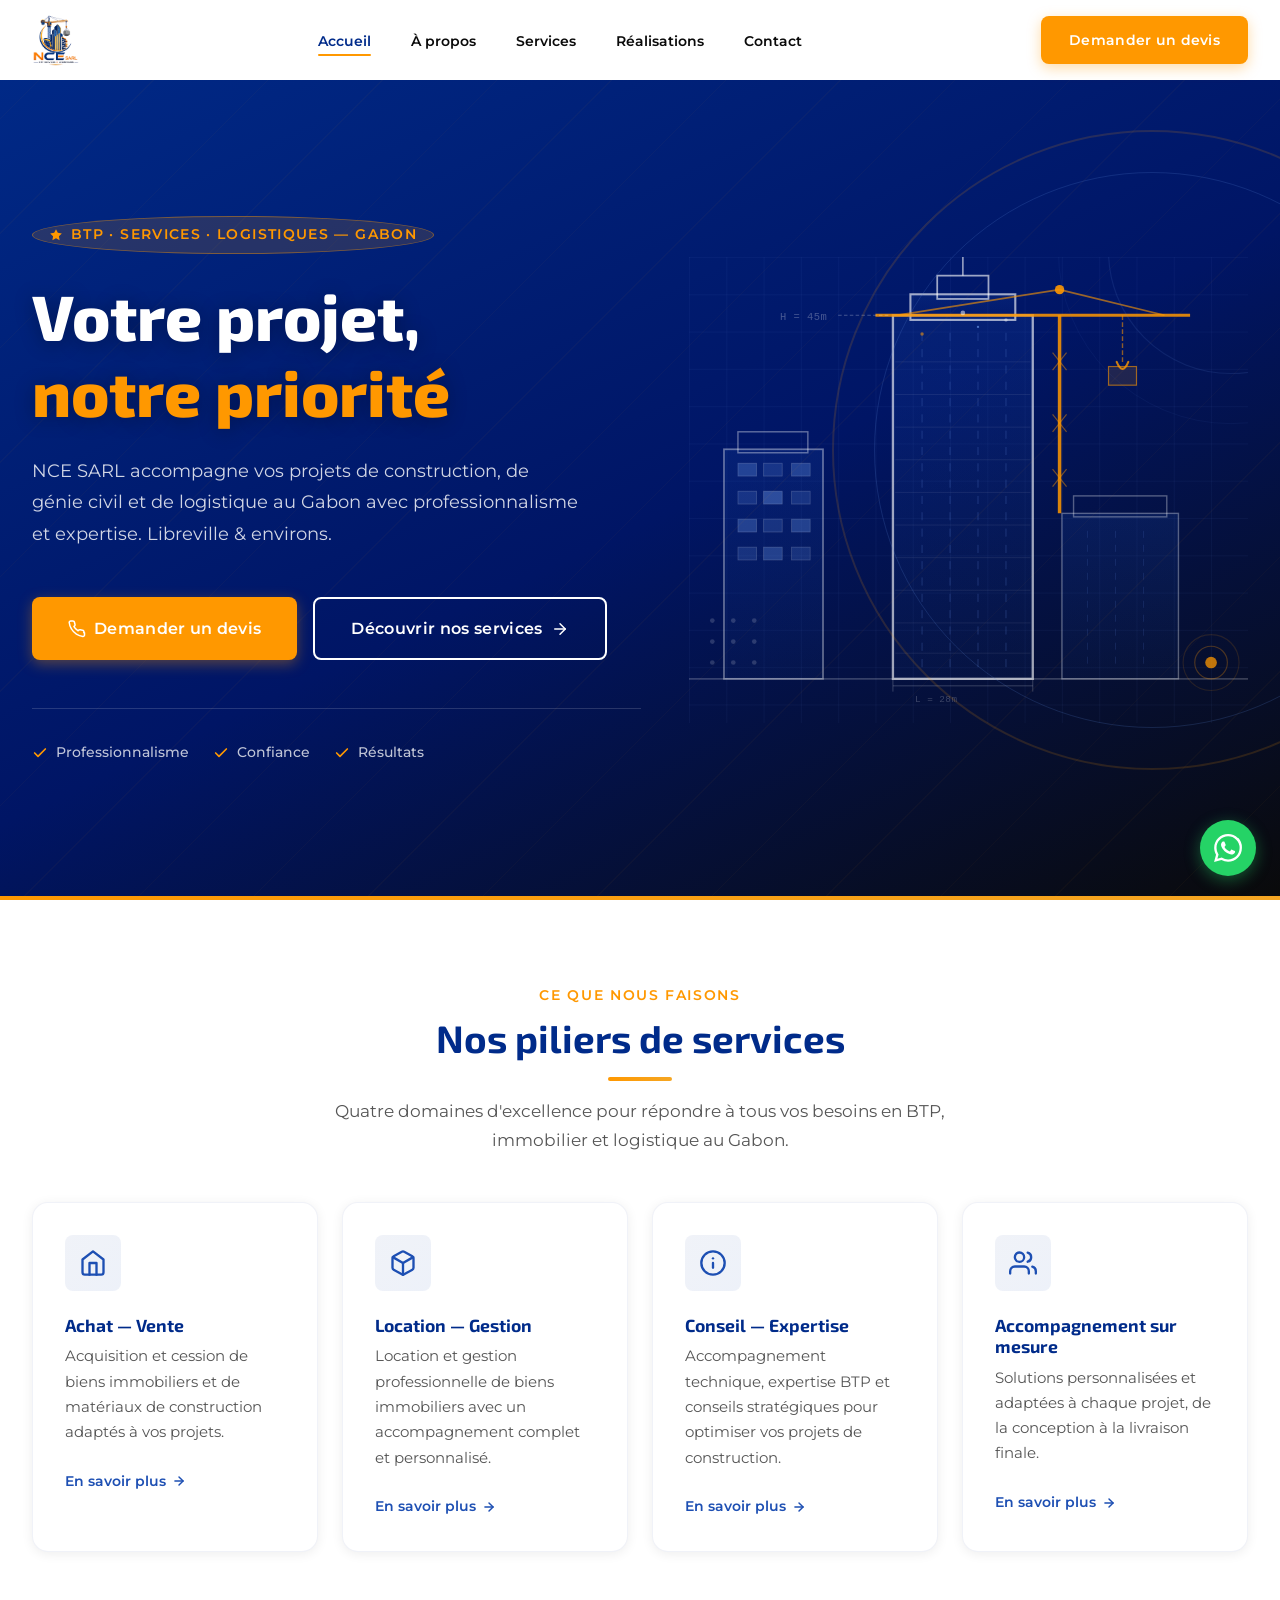
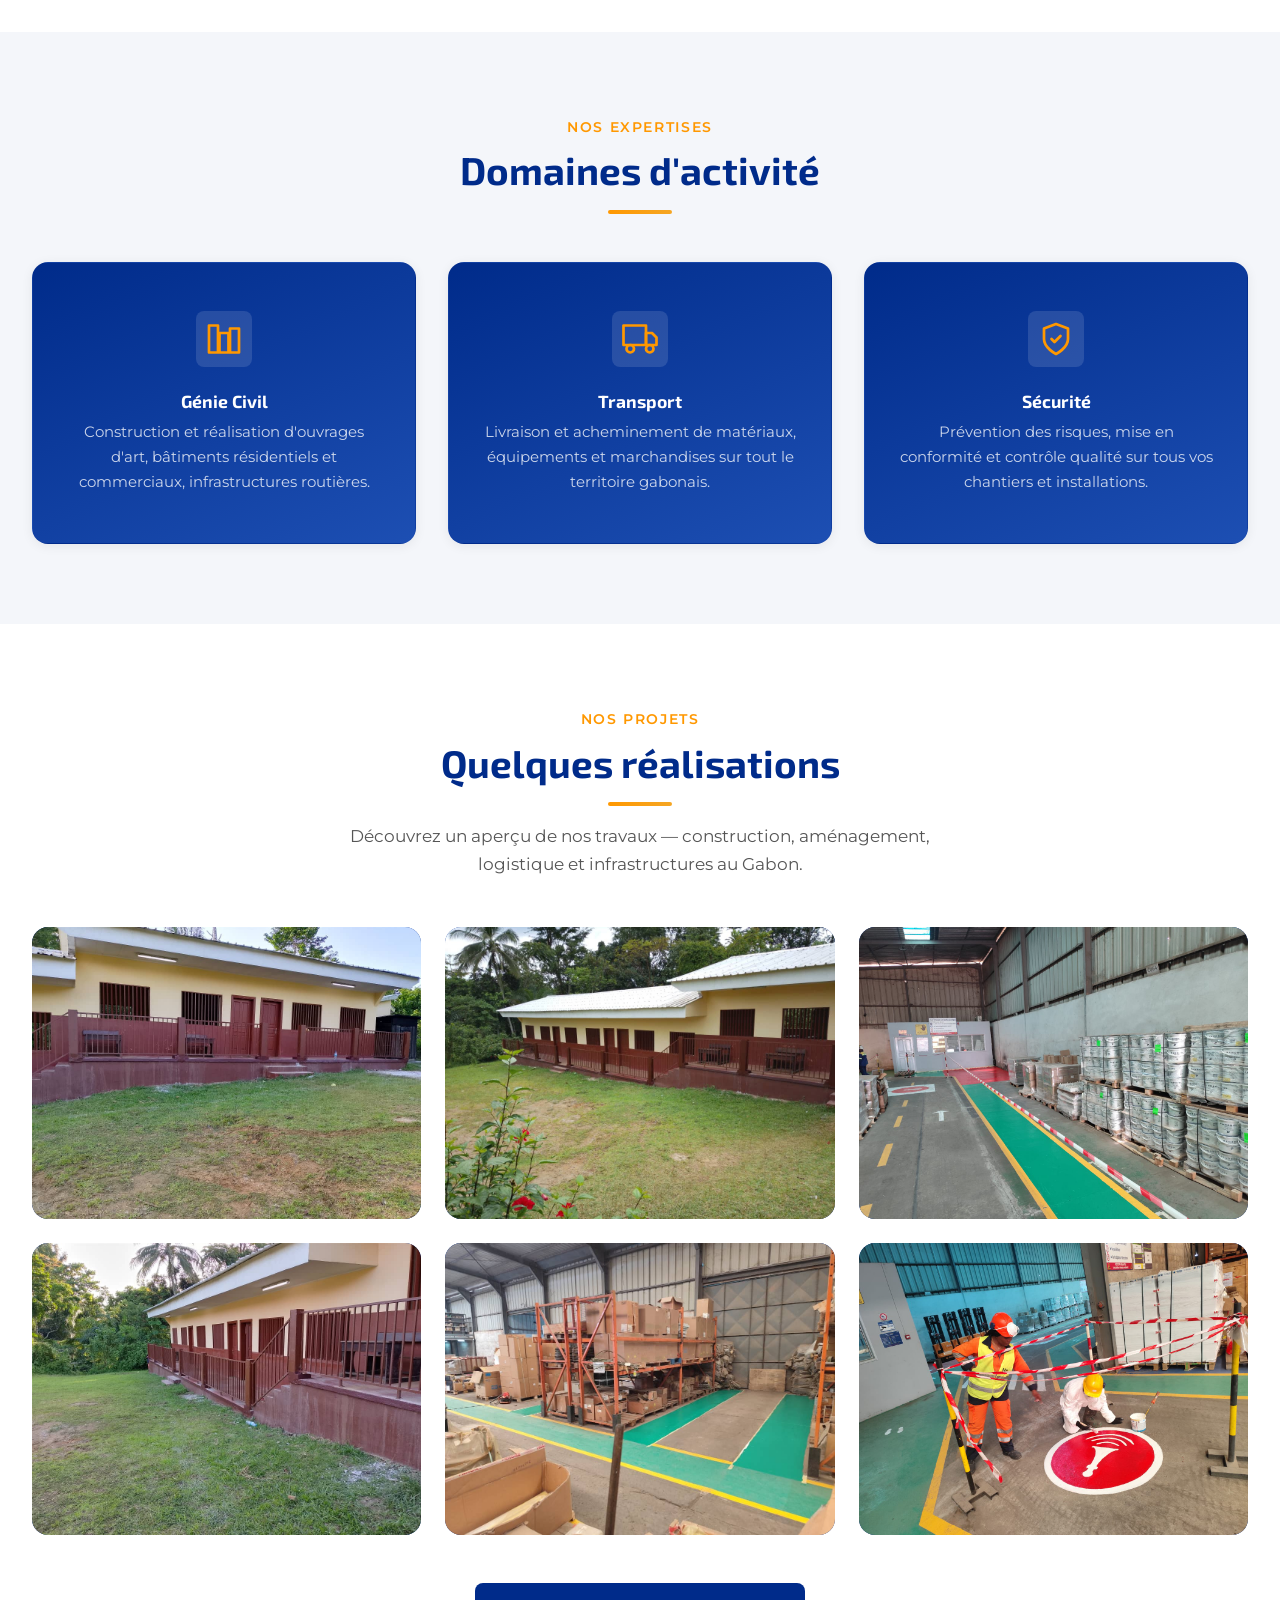
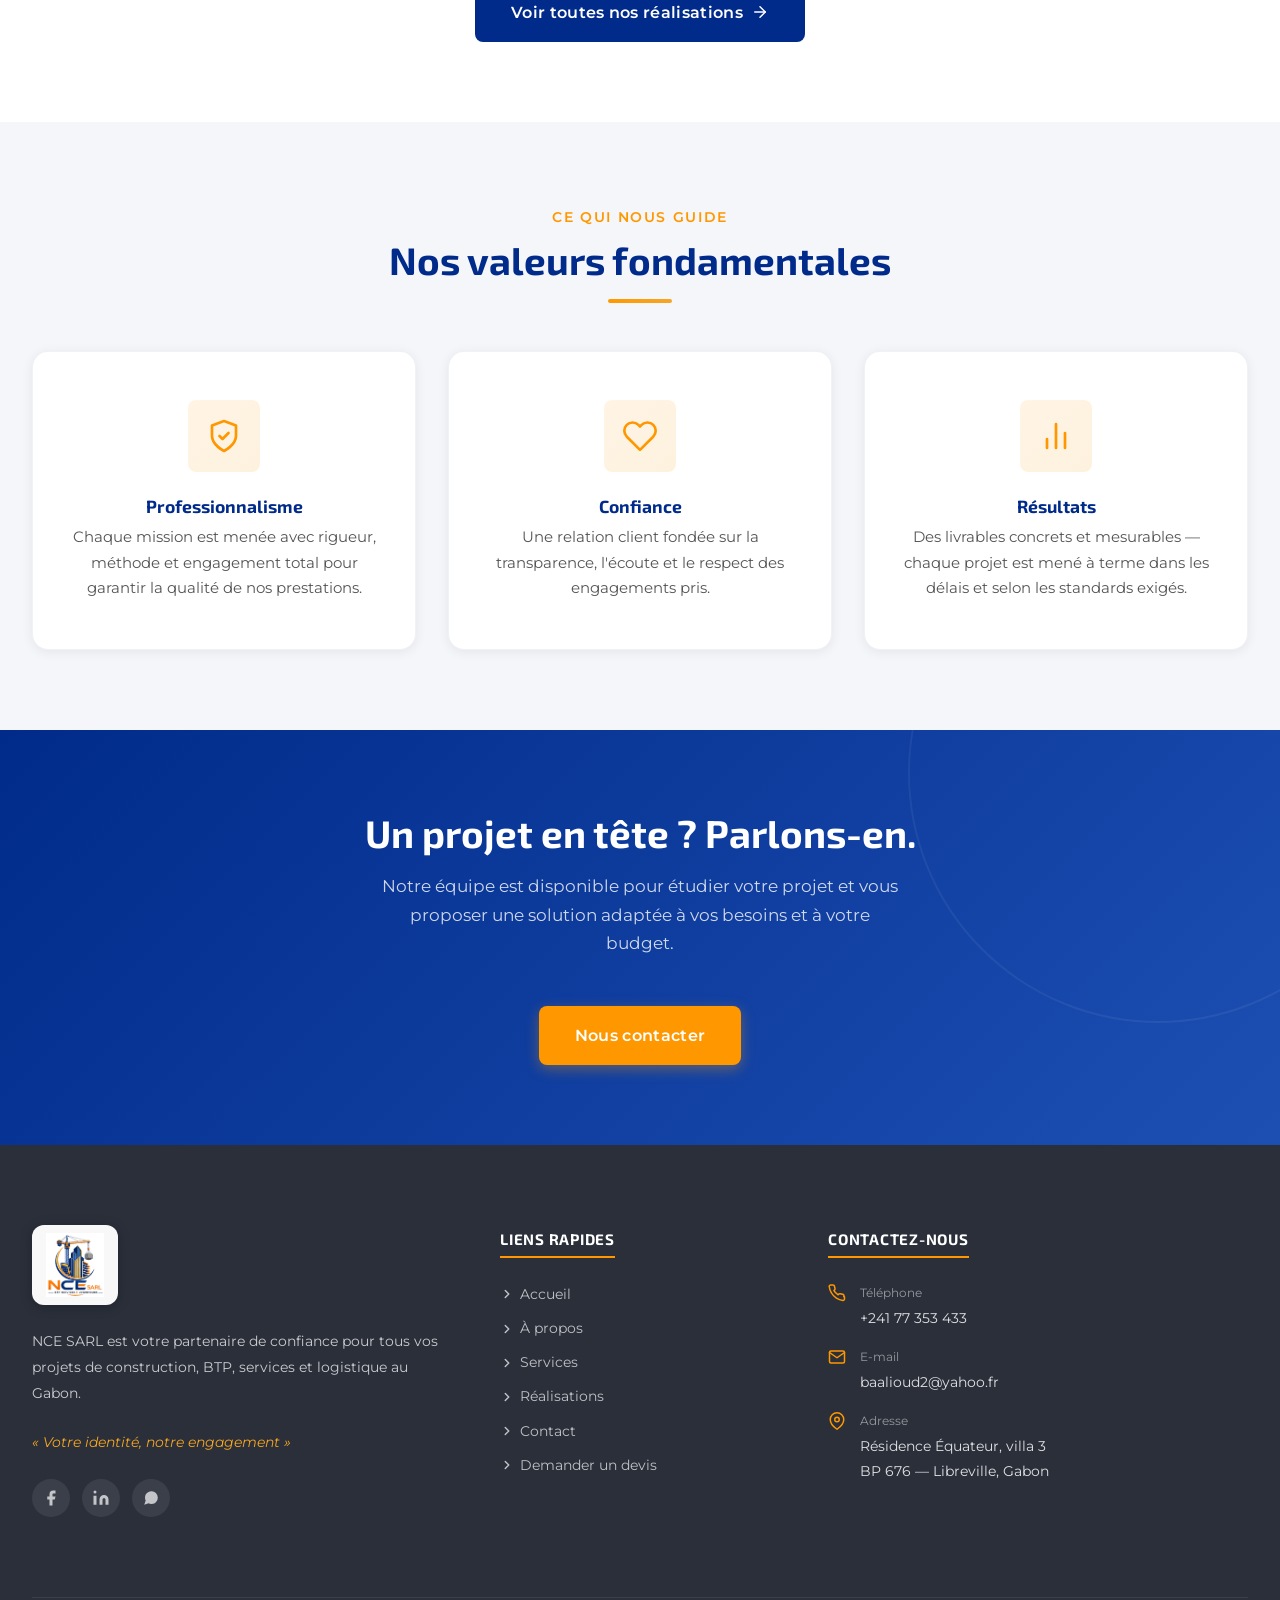
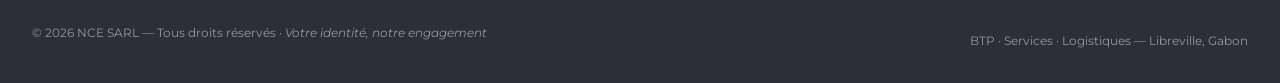
==== commit 9191ece4: "feat(realisations): vraies photos NCE sur galerie et page accueil - 8 photos reelles de chantiers NC" ====
--- a/index.html
+++ b/index.html
@@ -507,68 +507,68 @@
         <div class="real-grid">
 
           <div class="real-card fade-up fade-up--delay-1"
-               aria-label="Chantier résidentiel — Libreville">
-            <img src="https://loremflickr.com/600/450/construction,tropical?lock=11"
-                 alt="Construction résidentielle — Libreville"
-                 class="real-card__img" loading="lazy">
-            <div class="real-card__overlay">
-              <span class="real-card__tag">Génie Civil</span>
-              <p class="real-card__title">Construction résidentielle — Libreville</p>
-            </div>
-          </div>
-
-          <div class="real-card fade-up fade-up--delay-2"
-               aria-label="Ouvrage commercial — Libreville">
-            <img src="https://loremflickr.com/600/450/africa,building,city?lock=22"
-                 alt="Bâtiment commercial — Centre-ville"
+               aria-label="Bâtiment résidentiel — Gabon">
+            <img src="img/realisations/projet-batiment-01.jpg"
+                 alt="Bâtiment résidentiel avec galeries couvertes — Gabon"
                  class="real-card__img" loading="lazy">
             <div class="real-card__overlay">
               <span class="real-card__tag">Bâtiment</span>
-              <p class="real-card__title">Bâtiment commercial — Centre-ville</p>
+              <p class="real-card__title">Bâtiment résidentiel — Gabon</p>
+            </div>
+          </div>
+
+          <div class="real-card fade-up fade-up--delay-2"
+               aria-label="Bâtiment communautaire — Gabon">
+            <img src="img/realisations/projet-batiment-02.jpg"
+                 alt="Bâtiment communautaire toit tôle — Gabon"
+                 class="real-card__img" loading="lazy">
+            <div class="real-card__overlay">
+              <span class="real-card__tag">Bâtiment</span>
+              <p class="real-card__title">Bâtiment communautaire — Gabon</p>
             </div>
           </div>
 
           <div class="real-card fade-up fade-up--delay-3"
-               aria-label="Logistique — Transport matériaux">
-            <img src="https://loremflickr.com/600/450/africa,truck,transport?lock=33"
-                 alt="Transport de matériaux — Gabon"
+               aria-label="Gestion d'entrepôt industriel">
+            <img src="img/realisations/projet-logistique-01.jpg"
+                 alt="Entrepôt industriel avec stockage sur palettes — Libreville"
                  class="real-card__img" loading="lazy">
             <div class="real-card__overlay">
               <span class="real-card__tag">Logistique</span>
-              <p class="real-card__title">Transport de matériaux — Gabon</p>
+              <p class="real-card__title">Gestion d'entrepôt industriel</p>
             </div>
           </div>
 
           <div class="real-card fade-up fade-up--delay-1"
-               aria-label="Infrastructure routière">
-            <img src="https://loremflickr.com/600/450/africa,road,tropical?lock=44"
-                 alt="Voirie et infrastructure — Libreville"
-                 class="real-card__img" loading="lazy">
-            <div class="real-card__overlay">
-              <span class="real-card__tag">Infrastructure</span>
-              <p class="real-card__title">Voirie et infrastructure — Libreville</p>
-            </div>
-          </div>
-
-          <div class="real-card fade-up fade-up--delay-2"
-               aria-label="Aménagement intérieur">
-            <img src="https://loremflickr.com/600/450/africa,renovation,interior?lock=55"
-                 alt="Aménagement et rénovation"
+               aria-label="Construction bâtiment — Gabon">
+            <img src="img/realisations/projet-batiment-03.jpg"
+                 alt="Construction bâtiment vue latérale — Gabon"
                  class="real-card__img" loading="lazy">
             <div class="real-card__overlay">
               <span class="real-card__tag">Bâtiment</span>
-              <p class="real-card__title">Aménagement &amp; rénovation</p>
+              <p class="real-card__title">Construction bâtiment — Gabon</p>
+            </div>
+          </div>
+
+          <div class="real-card fade-up fade-up--delay-2"
+               aria-label="Stockage industriel — Libreville">
+            <img src="img/realisations/projet-logistique-02.jpg"
+                 alt="Stockage industriel avec rayonnages métalliques — Libreville"
+                 class="real-card__img" loading="lazy">
+            <div class="real-card__overlay">
+              <span class="real-card__tag">Logistique</span>
+              <p class="real-card__title">Stockage industriel — Libreville</p>
             </div>
           </div>
 
           <div class="real-card fade-up fade-up--delay-3"
-               aria-label="Sécurité chantier">
-            <img src="https://loremflickr.com/600/450/construction,workers,africa?lock=66"
-                 alt="Sécurité chantier"
+               aria-label="Marquage sécurité — Entrepôt industriel">
+            <img src="img/realisations/projet-logistique-04.jpg"
+                 alt="Équipe NCE marquage sécurité sol entrepôt"
                  class="real-card__img" loading="lazy">
             <div class="real-card__overlay">
               <span class="real-card__tag">Sécurité</span>
-              <p class="real-card__title">Prévention &amp; conformité chantier</p>
+              <p class="real-card__title">Marquage sécurité — Entrepôt industriel</p>
             </div>
           </div>
 
--- a/css/style.css
+++ b/css/style.css
@@ -1363,6 +1363,53 @@
 .page-hero__title { color: var(--blanc); margin-bottom: var(--sp-sm); }
 .page-hero__desc { color: rgba(255,255,255,0.8); max-width: 560px; margin-inline: auto; }
 
+/* ── Hero animated layers ──────────────────────────────── */
+.page-hero { overflow: hidden; }
+.page-hero > .container { position: relative; z-index: 2; }
+
+.hero-particles {
+  position: absolute; inset: 0;
+  pointer-events: none; z-index: 0;
+}
+
+.hero-illustration {
+  position: absolute;
+  top: 50%; right: 3%;
+  transform: translateY(-50%);
+  width: min(280px, 38%);
+  pointer-events: none; z-index: 1;
+  opacity: 0.22;
+}
+
+@media (max-width: 768px) {
+  .hero-illustration {
+    width: 58%;
+    right: 50%;
+    transform: translate(50%, -50%);
+    opacity: 0.09;
+  }
+}
+
+@keyframes nce-ripple {
+  0%   { transform: scale(1);   opacity: 0.6; }
+  100% { transform: scale(4.5); opacity: 0;   }
+}
+
+@keyframes nce-blink {
+  0%, 78%, 100% { opacity: 0.13; }
+  39%           { opacity: 0.92; }
+}
+
+.hero-ripple-ring {
+  transform-box: fill-box; transform-origin: center;
+  animation: nce-ripple 2.8s ease-out infinite;
+}
+.hero-ripple-ring--d2 { animation-delay: .93s; }
+.hero-ripple-ring--d3 { animation-delay: 1.87s; }
+.hero-blink           { animation: nce-blink 2.8s ease-in-out infinite; }
+.hero-blink--d2       { animation: nce-blink 2.8s ease-in-out .9s  infinite; }
+.hero-blink--d3       { animation: nce-blink 2.8s ease-in-out 1.8s infinite; }
+
 .about-intro {
   display: grid;
   gap: var(--sp-xl);
